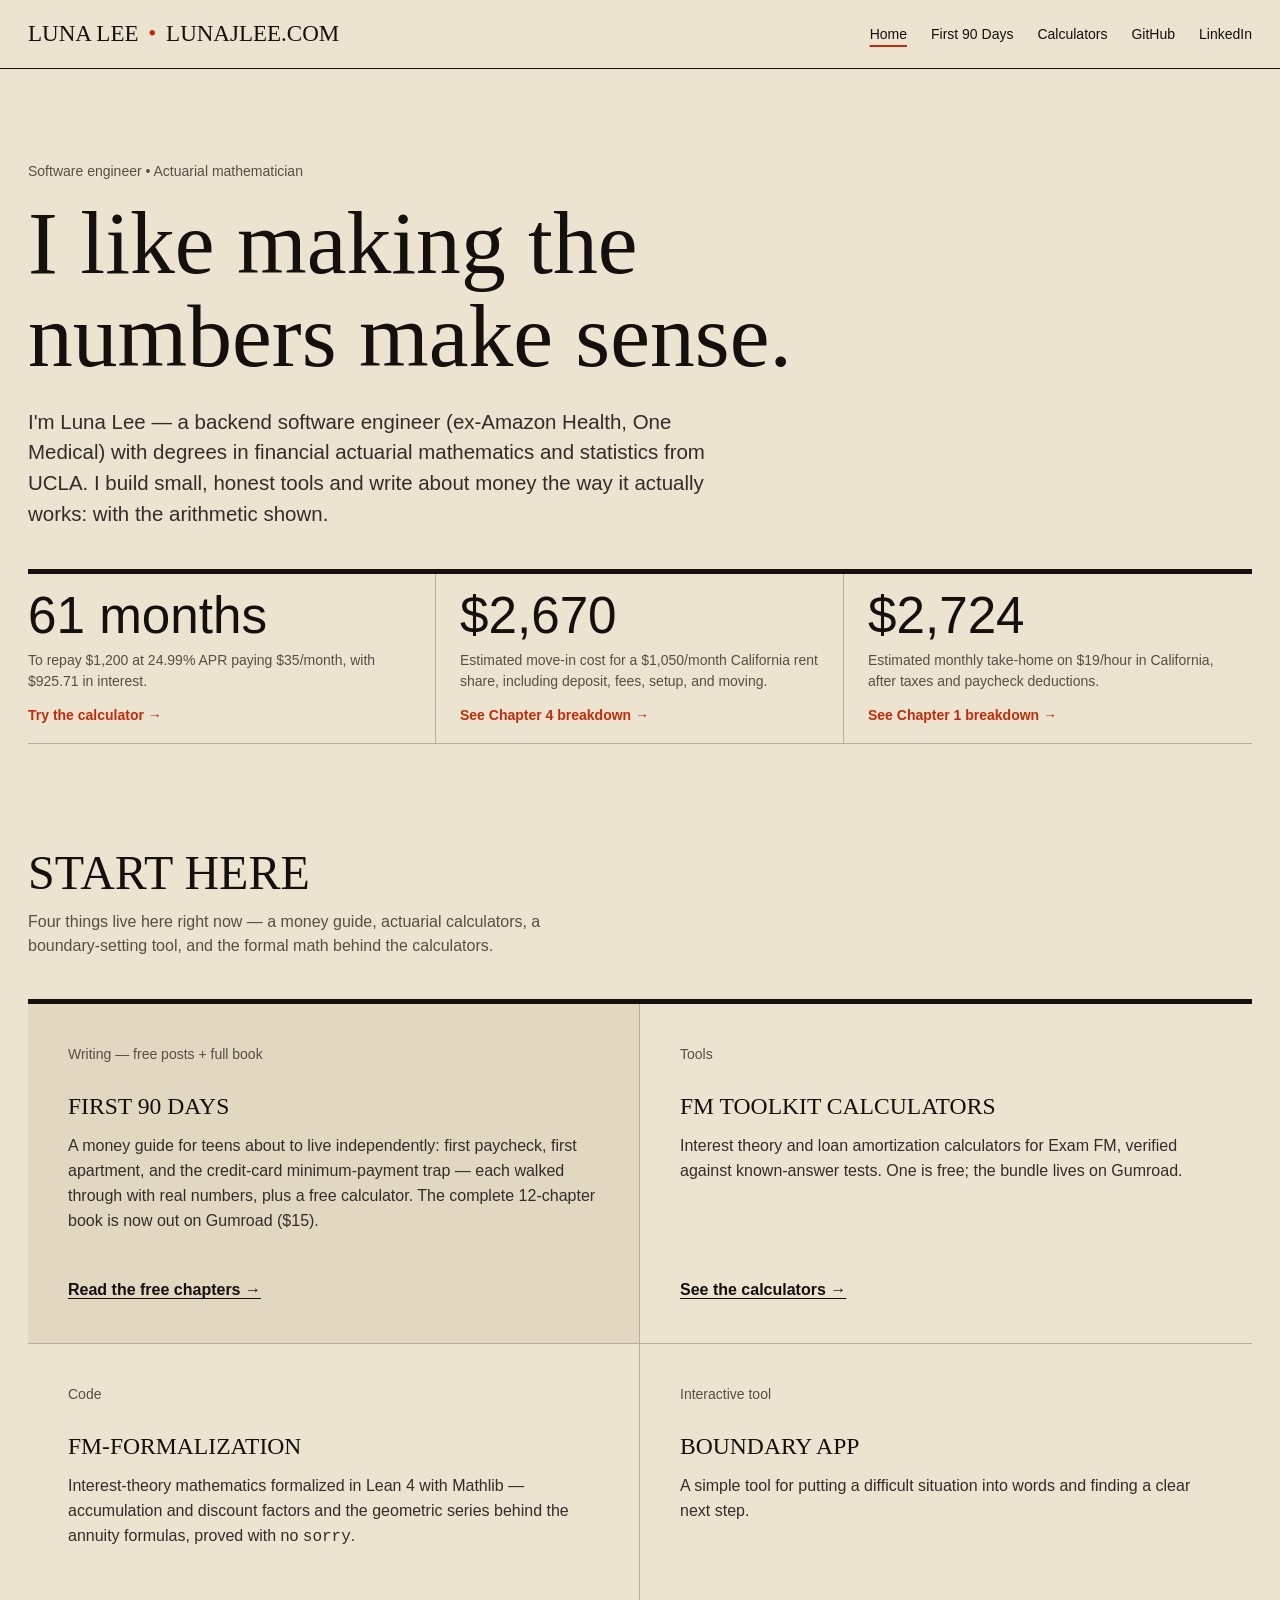
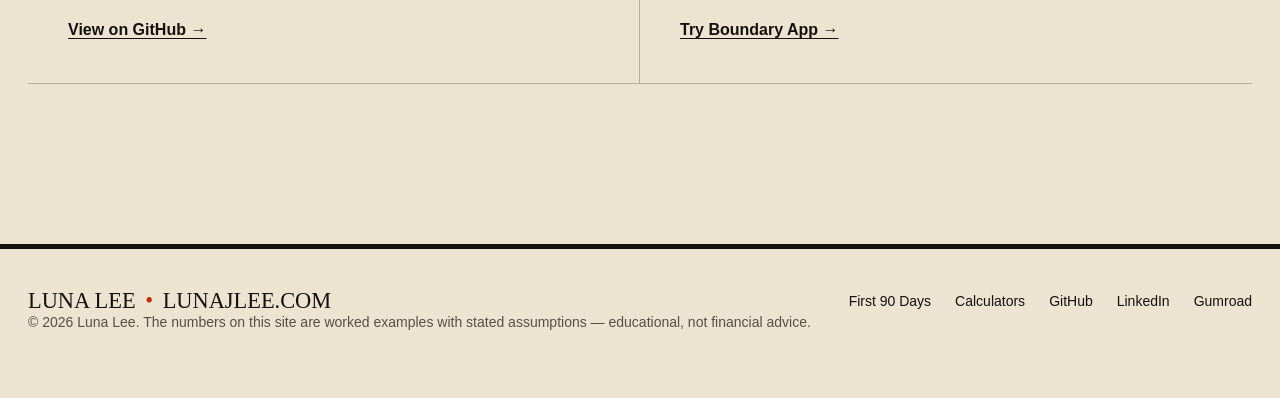
==== index.html @ 31fded4f "feat: link homepage figures to their examples" ====
<!DOCTYPE html>
<html lang="en">
<head>
<meta charset="utf-8">
<meta name="viewport" content="width=device-width, initial-scale=1, viewport-fit=cover">
<meta name="color-scheme" content="light dark">
<title>Luna Lee — Math, Code, and Money Tools</title>
<meta name="description" content="Personal site of Luna Lee: backend software engineer and actuarial mathematician. Home of the First 90 Days teen money guide and the FM Toolkit calculators.">
<link rel="icon" type="image/svg+xml" href="/favicon.svg">
<meta property="og:type" content="website">
<meta property="og:site_name" content="lunajlee.com">
<meta property="og:title" content="Luna Lee — Math, Code, and Money Tools">
<meta property="og:description" content="Backend software engineer and actuarial mathematician. First 90 Days teen money guide and the FM Toolkit calculators.">
<meta property="og:url" content="https://lunajlee.com/">
<meta name="twitter:card" content="summary">
<link rel="preconnect" href="https://fonts.googleapis.com">
<link rel="preconnect" href="https://fonts.gstatic.com" crossorigin>
<link href="https://fonts.googleapis.com/css2?family=Libre+Franklin:wght@400;600;700;800;900&family=Newsreader:ital,opsz,wght@0,6..72,400;0,6..72,500;0,6..72,600;1,6..72,400&display=swap" rel="stylesheet">
<link rel="stylesheet" href="/assets/site.css">
<style>
.hero h1.sentence-case { max-width: 18ch; font-size: clamp(3.5rem, 7vw, 6.75rem); }
.portfolio-grid { grid-template-columns: repeat(2, minmax(0, 1fr)); }
.portfolio-grid .card:nth-child(2n) { border-right: 0; }
.hero-stats a.stat { display: flex; flex-direction: column; align-items: flex-start; color: inherit; text-decoration: none; }
.hero-stats a.stat b { transition: color var(--dur-micro) ease; }
.hero-stats a.stat:hover b { color: var(--color-accent); }
.hero-stats a.stat .stat-action { margin-top: var(--space-sm); color: var(--color-accent); font-size: var(--text-sm); font-weight: 600; }
.hero-stats a.stat:hover .stat-action { text-decoration: underline; text-underline-offset: .2em; }
@media (max-width: 900px) { .portfolio-grid .card:last-child { grid-column: auto; } }
@media (max-width: 640px) { .portfolio-grid { grid-template-columns: minmax(0, 1fr); } }
</style>
</head>
<body>
<header class="topbar"><div class="wrap topbar-inner">
<a class="brand" href="/">LUNA LEE <span>•</span> lunajlee.com</a>
<nav class="topnav" aria-label="Site">
<a href="/" aria-current="page">Home</a><a href="/first90days/">First 90 Days</a><a href="/calculators/">Calculators</a><a href="https://github.com/JPL13">GitHub</a><a href="https://www.linkedin.com/in/juan-luna-piao">LinkedIn</a>
</nav></div></header>

<main class="wrap">
<section class="hero">
<div class="eyebrow">Software engineer • Actuarial mathematician</div>
<h1 class="sentence-case">I like making the numbers make sense.</h1>
<p class="lede">I'm Luna Lee — a backend software engineer (ex-Amazon Health, One Medical) with degrees in financial actuarial mathematics and statistics from UCLA. I build small, honest tools and write about money the way it actually works: with the arithmetic shown.</p>
<div class="hero-stats">
<a class="stat" href="/first90days/#calculator"><b>61 months</b><span>To repay $1,200 at 24.99% APR paying $35/month, with $925.71 in interest.</span><span class="stat-action">Try the calculator →</span></a>
<a class="stat" href="/first90days/#apartment"><b>$2,670</b><span>Estimated move-in cost for a $1,050/month California rent share, including deposit, fees, setup, and moving.</span><span class="stat-action">See Chapter 4 breakdown →</span></a>
<a class="stat" href="/first90days/#paycheck"><b>$2,724</b><span>Estimated monthly take-home on $19/hour in California, after taxes and paycheck deductions.</span><span class="stat-action">See Chapter 1 breakdown →</span></a>
</div>
</section>

<section class="section">
<div class="section-head"><h2>Start here</h2><p>Four things live here right now — a money guide, actuarial calculators, a boundary-setting tool, and the formal math behind the calculators.</p></div>
<div class="card-grid portfolio-grid">
<a class="card" href="/first90days/">
<span class="kicker">Writing — free posts + full book</span>
<h3>First 90 Days</h3>
<p>A money guide for teens about to live independently: first paycheck, first apartment, and the credit-card minimum-payment trap — each walked through with real numbers, plus a free calculator. The complete 12-chapter book is now out on Gumroad ($15).</p>
<span class="go">Read the free chapters →</span>
</a>
<a class="card" href="/calculators/">
<span class="kicker">Tools</span>
<h3>FM Toolkit Calculators</h3>
<p>Interest theory and loan amortization calculators for Exam FM, verified against known-answer tests. One is free; the bundle lives on Gumroad.</p>
<span class="go">See the calculators →</span>
</a>
<a class="card" href="https://github.com/JPL13/fm-formalization">
<span class="kicker">Code</span>
<h3>fm-formalization</h3>
<p>Interest-theory mathematics formalized in Lean 4 with Mathlib — accumulation and discount factors and the geometric series behind the annuity formulas, proved with no <code>sorry</code>.</p>
<span class="go">View on GitHub →</span>
</a>
<a class="card" href="https://boundary-app-khaki.vercel.app/tools/boundary-calculator">
<span class="kicker">Interactive tool</span>
<h3>Boundary App</h3>
<p>A simple tool for putting a difficult situation into words and finding a clear next step.</p>
<span class="go">Try Boundary App →</span>
</a>
</div>
</section>
</main>

<footer class="site-footer"><div class="wrap">
<div class="footer-inner">
<span class="footer-brand">LUNA LEE <span>•</span> lunajlee.com</span>
<nav class="footer-links" aria-label="Footer">
<a href="/first90days/">First 90 Days</a><a href="/calculators/">Calculators</a><a href="https://github.com/JPL13">GitHub</a><a href="https://www.linkedin.com/in/juan-luna-piao">LinkedIn</a><a href="https://quantkit.gumroad.com/l/dvggny">Gumroad</a>
</nav>
</div>
<p class="footer-note">© 2026 Luna Lee. The numbers on this site are worked examples with stated assumptions — educational, not financial advice.</p>
</div></footer>
</body>
</html>
---- assets/site.css ----
/* Hallmark · shape: Narrative Workflow (guide), Index (home and calculator directory), app screen (calculator) · genre: editorial · theme: Broadside (deal 2/3, seed 4419c0ec) · redesign: full · copy: verbatim
 * hero: Ledge (/), Banner (/calculators/), Ledge (/first90days/), app (/first90days/calculator/) · nav: masthead · footer: colophon · imagery: existing photos, duotone ink on paper · signature: the real $1,200 / $35 worked example · broadside: bill
 * axes: light/display-condensed/warm · posture: committed · contrast: pass · fold: pass · v2.0.0 */
/* Hallmark · pre-emit critique: P5 H4 E4 S5 R4 V4 · weakest: E, existing long guide needs tighter reading measure and clearer chapter pacing; use a persistent chapter index and varied section surfaces */
/* Hallmark · dropped "⚠️" · 30a names an emoji used as an icon; warning text remains verbatim */
/* Hallmark · waived 8 · kept copy and section order · the user asked to preserve all four pages and their wording */
/* Hallmark · answered F15 · one shared container, squared surfaces, and one primary action style across routes */
@import url("./tokens.css");
@import url("./base.css");

:root { --wrap: 1240px; --measure: 66ch; }
html { scroll-behavior: auto; }
body { font-family: var(--font-body); }
a { text-decoration-thickness: 1px; text-underline-offset: .18em; }
img { max-width: 100%; display: block; }
.wrap { width: min(100% - 56px, var(--wrap)); margin-inline: auto; }
.reading { max-width: var(--measure); margin-inline: auto; }
h1, h2, h3, h4 { overflow-wrap: break-word; min-width: 0; }
h1, .intro h1, .hero h1 { font-family: var(--font-display); font-weight: 400; text-transform: uppercase; letter-spacing: .015em; line-height: 1.02; }
h2, h3, h4, .brand, .footer-brand, .work-main h3, .example-content h2, .work-heading h2 { font-family: var(--font-display-2); font-weight: 400; text-transform: uppercase; letter-spacing: 0; line-height: 1.04; }
.topbar { position: sticky; top: 0; z-index: var(--z-sticky-nav); background: var(--color-paper); border-bottom: var(--rule-hair) solid var(--color-ink); }
.topbar-inner { min-height: 68px; display: flex; align-items: center; justify-content: space-between; gap: var(--space-lg); }
.brand { color: var(--color-ink); font-size: 23px; text-decoration: none; white-space: nowrap; }
.brand span, .footer-brand span { color: var(--color-accent); padding-inline: 4px; }
.brand small { color: var(--color-muted); font: 500 var(--text-sm)/1.3 var(--font-body); text-transform: none; }
.topnav { display: flex; flex-wrap: wrap; align-items: center; justify-content: flex-end; gap: var(--space-lg); }
.topnav a, .footer-links a { color: var(--color-ink); font: 500 var(--text-sm)/1.3 var(--font-body); text-decoration: none; }
.topnav a:hover, .footer-links a:hover { color: var(--color-accent); text-decoration: underline; }
.topnav a[aria-current="page"] { text-decoration: underline; text-decoration-color: var(--color-accent); text-decoration-thickness: 2px; text-underline-offset: 6px; }
.topnav a:focus-visible, .footer-links a:focus-visible, a:focus-visible, button:focus-visible, input:focus-visible { outline: 2px solid var(--color-focus); outline-offset: 3px; }
.eyebrow, .example-label .eyebrow, .chip { display: inline-block; color: var(--color-muted); font: 500 var(--text-sm)/1.3 var(--font-body); letter-spacing: 0; text-transform: none; }
.home { max-width: 1040px; }
.intro { min-height: min(700px, calc(100svh - 68px)); display: flex; align-items: center; padding-block: clamp(72px, 12vh, 150px) clamp(48px, 9vh, 100px); border-bottom: var(--rule-bar) solid var(--color-ink); }
.intro-copy { max-width: 840px; }
.intro .eyebrow { margin: 0 0 var(--space-lg); }
.intro h1 { max-width: 12ch; margin: 0 0 var(--space-lg); font-size: clamp(4rem, 9vw, 8.5rem); line-height: .96; }
h1.sentence-case, .hero h1.sentence-case { font-family: var(--font-display-2); text-transform: none; letter-spacing: 0; line-height: 1.04; }
.intro h1 em { color: inherit; font-style: normal; }
.lede, .intro .lede { max-width: 56ch; margin: 0; color: var(--color-ink-2); font-size: var(--text-lead); line-height: 1.5; }
.intro-links { display: flex; flex-wrap: wrap; gap: var(--space-lg); margin: var(--space-xl) 0 0; font-size: var(--text-sm); }
.hero-note { margin: var(--space-md) 0; color: var(--color-muted); font-size: var(--text-sm); }
.intro-links span { display: none; }
.intro-links .copy-separator { display: inline; }
.copy-separator::before { content: "·"; padding-inline: var(--space-xs); color: var(--color-accent); }
.intro-links a { color: var(--color-ink); }
.worked-example { padding: clamp(40px, 7vw, 80px) 0; border-bottom: var(--rule-hair) solid var(--color-ink); }
.example-label { display: flex; align-items: end; justify-content: space-between; gap: var(--space-lg); margin-bottom: var(--space-xl); padding-top: var(--space-sm); border-top: var(--rule-bar) solid var(--color-ink); }
.example-index { color: var(--color-muted); font: 500 var(--text-sm)/1.3 var(--font-body); }
.example-content { display: grid; grid-template-columns: minmax(0, 1.2fr) minmax(280px, .8fr); gap: clamp(32px, 7vw, 96px); align-items: center; }
.example-content h2, .work-heading h2 { max-width: 14ch; margin: 0 0 var(--space-md); font-size: clamp(2rem, 4vw, 3.4rem); }
.example-content > div:first-child > p { max-width: 52ch; margin: 0 0 var(--space-lg); color: var(--color-ink-2); font-size: var(--text-md); }
.text-link { display: inline-block; font-size: var(--text-md); font-weight: 600; color: var(--color-ink); }
.text-link:hover { color: var(--color-accent); }
.example-figure { padding: var(--space-lg); background: var(--color-paper-2); border: var(--rule-frame) solid var(--color-ink); box-shadow: inset 0 0 0 3px var(--color-paper-2), inset 0 0 0 4px var(--color-ink); }
.figure-row { display: flex; justify-content: space-between; gap: var(--space-md); padding: var(--space-xs) 0; color: var(--color-ink-2); font-size: var(--text-sm); }
.figure-row strong { color: var(--color-ink); font-size: var(--text-md); font-weight: 600; font-variant-numeric: tabular-nums; }
.figure-rule { margin: var(--space-sm) 0; border-top: var(--rule-bar) solid var(--color-ink); }
.figure-result { display: flex; flex-wrap: wrap; align-items: baseline; justify-content: space-between; gap: var(--space-sm); }
.figure-result > strong { color: var(--color-accent); font: 400 clamp(3rem, 5vw, 4.25rem)/.95 var(--font-display); font-variant-numeric: tabular-nums; }
.figure-result small { font: 500 var(--text-sm)/1.3 var(--font-body); }
.figure-result > span { color: var(--color-ink); font-size: var(--text-sm); font-weight: 600; }
.example-figure > p { margin: var(--space-md) 0 0; color: var(--color-muted); font-size: var(--text-sm); }
.work-section { padding: clamp(48px, 8vw, 96px) 0 0; }
.work-heading { display: flex; align-items: end; justify-content: space-between; gap: var(--space-xl); margin-bottom: var(--space-xl); }
.work-heading h2 { margin: var(--space-xs) 0 0; }
.work-heading > p { max-width: 28ch; margin: 0; color: var(--color-muted); font-size: var(--text-md); }
.work-list { border-top: var(--rule-bar) solid var(--color-ink); }
.work-item { display: grid; grid-template-columns: minmax(0, 1fr) 28px; gap: var(--space-lg); align-items: start; padding: var(--space-xl) 0; border-bottom: var(--rule-hair) solid var(--color-rule); }
.work-meta { display: flex; gap: var(--space-md); padding-top: var(--space-xs); color: var(--color-muted); font-size: var(--text-sm); }
.work-meta span:first-child { color: var(--color-accent); font-variant-numeric: tabular-nums; }
.work-main h3 { margin: 0 0 var(--space-sm); font-size: clamp(1.7rem, 3vw, 2.6rem); }
.work-main h3 a { color: var(--color-ink); text-decoration: none; }
.work-main h3 a:hover { color: var(--color-accent); }
.work-main p { max-width: 70ch; color: var(--color-ink-2); font-size: var(--text-md); }
.work-main code { color: var(--color-accent); font-family: var(--font-body); font-weight: 600; }
.work-arrow { color: var(--color-accent); font-size: 1.5rem; line-height: 1.2; text-decoration: none; }
.work-arrow:hover { color: var(--color-ink); }
.site-footer { margin-top: clamp(48px, 8vw, 96px); padding: var(--space-xl) 0 var(--space-2xl); border-top: var(--rule-bar) solid var(--color-ink); }
.footer-inner { display: flex; flex-wrap: wrap; justify-content: space-between; align-items: center; gap: var(--space-lg); }
.footer-brand { font-size: 1.4rem; }
.footer-inner > p, .footer-note { color: var(--color-muted); font-size: var(--text-sm); }
.footer-sep { padding-inline: var(--space-xs); }
.footer-links { display: flex; flex-wrap: wrap; gap: var(--space-lg); }

/* Calculator directory: a practical index, set as rows rather than promo tiles. */
.hero { padding: clamp(64px, 10vh, 116px) 0 var(--space-2xl); }
.hero h1 { max-width: 12ch; margin: 0 0 var(--space-lg); font-size: clamp(4rem, 9vw, 8rem); }
.hero.prose h1 { max-width: none; }
.hero .lede { max-width: 62ch; }
.section { padding: 0 0 var(--space-2xl); }
.section-head h2, .toc > h2 { margin: 0 0 var(--space-sm); font-size: var(--text-section); }
.section-head p, .toc > p { margin: 0 0 var(--space-xl); color: var(--color-muted); }
.card-grid { display: grid; grid-template-columns: repeat(3, minmax(0, 1fr)); border-top: var(--rule-bar) solid var(--color-ink); }
.card { display: flex; flex-direction: column; align-items: flex-start; gap: var(--space-md); min-height: 340px; padding: var(--space-xl); background: transparent; border: 0; border-right: var(--rule-hair) solid var(--color-rule); border-bottom: var(--rule-hair) solid var(--color-rule); text-decoration: none; color: var(--color-ink); }
.card:first-child { background: var(--color-paper-2); }
.card:last-child { border-right: 0; }
a.card:hover { background: var(--color-paper-3); }
.badge { display: inline-block; padding: 0; border: 0; background: none; color: var(--color-muted); font: 500 var(--text-sm)/1.3 var(--font-body); letter-spacing: 0; text-transform: none; }
.badge.price { color: var(--color-accent); }
.card h2 { max-width: 15ch; margin: 0; font-size: clamp(1.7rem, 2.5vw, 2.4rem); }
.card p { flex: 1; color: var(--color-ink-2); font-size: var(--text-md); }
.card .go { color: var(--color-ink); font-size: var(--text-md); font-weight: 600; text-decoration: underline; text-underline-offset: .2em; }
.prose h1 { font-size: inherit; }

/* Teen Money Guide: print folio, chapter index, live calculator, long reading. */
.lj-bar { background: var(--color-ink); color: var(--color-paper); font-size: var(--text-sm); line-height: 1.4; }
.lj-bar-inner { width: min(100% - 56px, var(--wrap)); margin-inline: auto; padding: var(--space-xs) 0; display: flex; align-items: center; justify-content: space-between; gap: var(--space-lg); }
.lj-bar a { color: var(--color-paper); text-decoration: none; font-weight: 600; }
.lj-bar a:hover { text-decoration: underline; }
.lj-bar .lj-brand { font-weight: 600; }
.lj-bar .lj-brand i { color: var(--color-accent); font-style: normal; }
.lj-bar nav { display: flex; flex-wrap: wrap; gap: var(--space-lg); }
.lj-foot { width: min(100% - 56px, var(--wrap)); margin: 0 auto; padding: var(--space-xl) 0 var(--space-2xl); border-top: var(--rule-hair) solid var(--color-rule); color: var(--color-muted); font-size: var(--text-sm); }
.lj-foot a { color: var(--color-ink); font-weight: 600; }
.hero .eyebrow { margin-bottom: var(--space-md); }
.hero h1 { max-width: 11ch; margin: 0 0 var(--space-lg); font-size: clamp(4rem, 8vw, 7.5rem); }
.hero h1 em { font-style: normal; }
.hero-stats { display: grid; grid-template-columns: repeat(3, minmax(0, 1fr)); gap: 0; margin: var(--space-xl) 0; border-top: var(--rule-bar) solid var(--color-ink); border-bottom: var(--rule-hair) solid var(--color-rule); }
.hero-stats .stat { min-width: 0; padding: var(--space-md) var(--space-lg); background: transparent; border: 0; border-right: var(--rule-hair) solid var(--color-rule); }
.hero-stats .stat:first-child { padding-left: 0; }
.hero-stats .stat:last-child { border-right: 0; }
.hero-stats .stat b { display: block; margin-bottom: var(--space-xs); font: 400 clamp(2.3rem, 4vw, 3.5rem)/1 var(--font-display); font-variant-numeric: tabular-nums; }
.hero-stats .stat span { color: var(--color-muted); font-size: var(--text-sm); }
.hero-img, .article-img { overflow: hidden; background: var(--color-paper-2); border: var(--rule-frame) solid var(--color-ink); box-shadow: inset 0 0 0 3px var(--color-paper), inset 0 0 0 4px var(--color-ink); padding: 5px; }
.hero-img img, .article-img img { width: 100%; height: auto; aspect-ratio: 16 / 8; object-fit: cover; filter: grayscale(1) contrast(1.08); mix-blend-mode: multiply; }
.caption { max-width: 64ch; margin: var(--space-sm) 0 0; color: var(--color-muted); font-size: var(--text-sm); }
.toc { padding: clamp(48px, 8vw, 96px) 0 var(--space-2xl); }
.toc-grid { display: grid; grid-template-columns: repeat(3, minmax(0, 1fr)); margin-top: var(--space-xl); border-top: var(--rule-bar) solid var(--color-ink); }
.toc-card { display: flex; flex-direction: column; color: var(--color-ink); text-decoration: none; border-right: var(--rule-hair) solid var(--color-rule); border-bottom: var(--rule-hair) solid var(--color-rule); }
.toc-card:last-child { border-right: 0; }
.toc-card img { width: 100%; aspect-ratio: 4 / 3; object-fit: cover; filter: grayscale(1) contrast(1.08); mix-blend-mode: multiply; border-bottom: var(--rule-hair) solid var(--color-rule); }
.toc-card:hover .toc-body h3 { color: var(--color-accent); }
.toc-body { display: flex; flex: 1; flex-direction: column; align-items: flex-start; gap: var(--space-sm); padding: var(--space-lg); }
.chip { padding: 0; background: none; color: var(--color-muted); border: 0; }
.chip.coral, .chip.amber { color: var(--color-muted); background: none; }
.toc-body h3 { margin: 0; font-size: clamp(1.35rem, 2.2vw, 2rem); }
.toc-body p { color: var(--color-ink-2); font-size: var(--text-md); }
.toc-num { margin-top: auto; padding-top: var(--space-lg); color: var(--color-accent); font: 400 2.2rem/1 var(--font-display); font-variant-numeric: tabular-nums; }
.toc-num small { color: var(--color-muted); font: 500 var(--text-sm)/1.4 var(--font-body); }
.calc-section { margin: var(--space-2xl) 0; }
.calc-shell { padding: clamp(24px, 4vw, 48px); color: var(--color-ink); background: var(--color-paper-2); border: 0; border-top: var(--rule-bar) solid var(--color-accent); }
.calc-shell h2 { margin: 0 0 var(--space-sm); font-size: clamp(2rem, 4vw, 3.5rem); }
.calc-shell .sub { max-width: 66ch; margin: 0 0 var(--space-xl); color: var(--color-ink-2); }
.calc-note { margin: var(--space-sm) 0; color: var(--color-muted); font-size: var(--text-sm); }
.calc-grid { display: grid; grid-template-columns: minmax(0, .9fr) minmax(0, 1.1fr); gap: var(--space-xl); }
.field { margin-bottom: var(--space-lg); }
.field label { display: flex; justify-content: space-between; gap: var(--space-md); margin-bottom: var(--space-xs); font-weight: 600; }
.field label output { padding: 2px var(--space-xs); background: var(--color-paper); font-variant-numeric: tabular-nums; }
input[type="range"] { width: 100%; min-height: 36px; accent-color: var(--color-accent); }
.presets { display: flex; flex-wrap: wrap; gap: var(--space-xs); margin: var(--space-sm) 0 var(--space-xs); }
.presets button, .btn-reset { min-height: 44px; padding: 0 var(--space-md); color: var(--color-ink); background: var(--color-paper); border: 1px solid var(--color-ink); border-radius: 0; font: 600 var(--text-sm)/1.3 var(--font-body); cursor: pointer; }
.presets button:hover, .btn-reset:hover { background: var(--color-paper-3); }
.presets button.active { color: var(--color-accent-ink); background: var(--color-accent); border-color: var(--color-accent); }
.results { padding: var(--space-lg); background: var(--color-paper); border: var(--rule-frame) solid var(--color-ink); }
.results-grid { display: grid; grid-template-columns: repeat(2, minmax(0, 1fr)); gap: var(--space-lg); }
.result { min-width: 0; }
.result b { display: block; font: 400 clamp(1.75rem, 3vw, 2.5rem)/1 var(--font-display); font-variant-numeric: tabular-nums; }
.result span { color: var(--color-muted); font-size: var(--text-sm); }
.result small { display: block; color: var(--color-muted); font-size: var(--text-sm); }
.warn { display: none; margin-top: var(--space-md); padding: var(--space-md); color: var(--color-ink); background: color-mix(in oklab, var(--color-accent) 12%, var(--color-paper)); border: 1px solid var(--color-accent); }
.warn.show { display: block; }
.chart-wrap { margin-top: var(--space-lg); padding-top: var(--space-md); border-top: var(--rule-hair) solid var(--color-rule); }
.chart-wrap p { margin: 0 0 var(--space-xs); color: var(--color-muted); font-size: var(--text-sm); }
svg text { fill: var(--color-muted); font-size: 11px; }
article { margin-top: var(--space-2xl); padding: var(--space-2xl) 0 0; border-top: var(--rule-bar) solid var(--color-ink); }
article:first-of-type { border-top: 0; }
.article-head { max-width: 800px; margin: 0 auto var(--space-lg); }
.article-head h2 { max-width: 16ch; margin: var(--space-sm) 0; font-size: clamp(2.5rem, 5vw, 4.5rem); }
.dek { max-width: 66ch; margin: 0 0 var(--space-sm); color: var(--color-ink-2); font-size: var(--text-lead); }
.meta { margin-bottom: var(--space-lg); color: var(--color-muted); font-size: var(--text-sm); }
.article-img { max-width: 960px; margin: 0 auto var(--space-xl); }
.prose { max-width: var(--measure); margin: 0 auto; font-size: clamp(1.05rem, 1.25vw, 1.2rem); line-height: 1.72; }
.prose p { margin: 0 0 var(--space-md); }
.prose h3 { margin: var(--space-2xl) 0 var(--space-md); font-size: clamp(1.5rem, 2.4vw, 2.3rem); }
.prose h4, .path h4, .callout h4, .action h4 { margin: 0 0 var(--space-xs); font-size: 1.2rem; }
.question { margin: var(--space-xl) 0; padding: var(--space-lg); background: var(--color-paper-2); border-left: var(--rule-bar) solid var(--color-accent); font-size: var(--text-lead); }
.callout { margin: var(--space-xl) 0; padding: var(--space-lg); background: var(--color-paper-2); border-top: var(--rule-hair) solid var(--color-rule); }
.callout.coral, .callout.amber { background: var(--color-paper-2); }
.callout p, .callout li { font-size: var(--text-md); }
.action { margin: var(--space-xl) 0; padding: var(--space-lg); color: var(--color-paper); background: var(--color-ink); border-top: var(--rule-bar) solid var(--color-accent); }
.action h4 { color: var(--color-paper); }
.action p { font-size: var(--text-md); }
.table-wrap { overflow-x: auto; margin: var(--space-xl) 0; background: var(--color-paper-2); border-top: var(--rule-bar) solid var(--color-ink); }
table { width: 100%; border-collapse: collapse; font: 400 var(--text-md)/1.5 var(--font-body); }
th, td { padding: var(--space-sm) var(--space-md); text-align: left; vertical-align: top; border-bottom: var(--rule-hair) solid var(--color-rule); }
th { color: var(--color-muted); background: var(--color-paper); font-size: var(--text-sm); font-weight: 600; }
td.num, th.num { text-align: right; white-space: nowrap; font-variant-numeric: tabular-nums; }
tr.total td { font-weight: 600; background: var(--color-paper-3); }
ul.tight li, ol.tight li { margin-bottom: var(--space-xs); }
.paths { display: grid; gap: var(--space-md); margin: var(--space-xl) 0; }
.path { padding: var(--space-lg); background: var(--color-paper-2); border-top: var(--rule-hair) solid var(--color-rule); }
.path h4 { font-size: var(--text-lg); }
.path p { font-size: var(--text-md); }
.path .big { color: var(--color-accent); font: 400 1.25em/1 var(--font-display-2); font-variant-numeric: tabular-nums; }
.end { margin: var(--space-2xl) 0; padding: var(--space-xl) 0; border-top: var(--rule-bar) solid var(--color-accent); border-bottom: var(--rule-hair) solid var(--color-rule); background: transparent; }
.end h2 { margin: 0 0 var(--space-sm); font-size: clamp(2rem, 4vw, 3.2rem); }
.end p { max-width: 66ch; margin: 0 0 var(--space-md); color: var(--color-ink-2); }
.end a::after { content: " →"; }
main.wrap > footer { padding: var(--space-xl) 0 var(--space-2xl); color: var(--color-muted); font-size: var(--text-sm); text-align: left; }

/* Standalone payoff calculator: compact task surface, same paper and ink. */
.wrap:has(> .grid) { max-width: 1120px; padding-top: var(--space-xl); }
.kicker { display: inline-block; margin-bottom: var(--space-sm); color: var(--color-muted); font-size: var(--text-sm); }
.wrap > h1 { max-width: 15ch; margin: 0 0 var(--space-md); font: 400 clamp(3.2rem, 7vw, 6rem)/1.02 var(--font-display); text-transform: uppercase; }
.hl { color: var(--color-accent); }
.wrap > .lede { max-width: 66ch; margin-bottom: var(--space-xl); color: var(--color-ink-2); font-size: var(--text-lead); }
.story-strip { display: grid; grid-template-columns: repeat(4, minmax(0, 1fr)); align-items: stretch; margin: var(--space-xl) 0; border-top: var(--rule-bar) solid var(--color-ink); border-bottom: var(--rule-hair) solid var(--color-rule); }
.story-chip { display: flex; flex-direction: column; justify-content: center; gap: var(--space-2xs); min-width: 0; padding: var(--space-md); border-right: var(--rule-hair) solid var(--color-rule); }
.story-chip:first-child { padding-left: 0; }
.story-chip:nth-child(4) { border-right: 0; }
.story-chip .n { color: var(--color-ink); font: 400 clamp(2.1rem, 4vw, 3.6rem)/.95 var(--font-display); font-variant-numeric: tabular-nums; }
.story-chip.danger .n { color: var(--color-accent); }
.story-chip .l { color: var(--color-muted); font-size: var(--text-sm); }
.btn-reset { grid-column: 1 / -1; justify-self: start; margin: var(--space-md) 0; white-space: nowrap; }
.grid { display: grid; grid-template-columns: minmax(260px, .8fr) minmax(0, 1.2fr); align-items: start; gap: var(--space-xl); }
.grid > .card { min-height: 0; padding: var(--space-lg); background: var(--color-paper-2); border: 0; border-top: var(--rule-bar) solid var(--color-ink); }
.results { display: grid; gap: var(--space-lg); padding: 0; background: transparent; border: 0; }
.results .card { min-height: 0; padding: var(--space-lg); background: var(--color-paper); border: 0; border-top: var(--rule-bar) solid var(--color-ink); }
.card h2 { margin: 0 0 var(--space-xs); font-size: clamp(1.6rem, 2.5vw, 2.25rem); }
.card .sub { margin: 0 0 var(--space-lg); color: var(--color-muted); font-size: var(--text-sm); }
.field { margin-bottom: var(--space-lg); }
.field-head { display: flex; align-items: center; justify-content: space-between; gap: var(--space-sm); margin-bottom: var(--space-xs); }
.field-head label { font-size: var(--text-md); font-weight: 600; }
.money-input { display: flex; align-items: center; min-height: 44px; padding-inline: var(--space-xs); background: var(--color-paper); border: 1px solid var(--color-muted); }
.money-input span { color: var(--color-muted); }
.money-input input { width: 7ch; min-height: 40px; border: 0; background: transparent; color: var(--color-ink); text-align: right; font-variant-numeric: tabular-nums; }
.money-input input:focus-visible { outline-offset: -2px; }
input[type="range"] { width: 100%; accent-color: var(--color-accent); }
.scale { display: flex; justify-content: space-between; color: var(--color-muted); font-size: var(--text-sm); }
.hint { margin: var(--space-xs) 0 0; color: var(--color-muted); font-size: var(--text-sm); }
.first-month, .warn { padding: var(--space-md); background: var(--color-paper-2); border-left: var(--rule-bar) solid var(--color-accent); }
.stat-grid { display: grid; grid-template-columns: repeat(3, minmax(0, 1fr)); gap: var(--space-md); }
.stat { min-width: 0; padding: var(--space-md); background: var(--color-paper-2); }
.stat .l { color: var(--color-muted); font-size: var(--text-sm); }
.stat .v { margin: var(--space-xs) 0; font: 400 clamp(1.8rem, 3vw, 2.5rem)/1 var(--font-display); font-variant-numeric: tabular-nums; }
.stat .d { color: var(--color-ink-2); font-size: var(--text-sm); }
.total-line { display: flex; flex-wrap: wrap; align-items: baseline; justify-content: space-between; gap: var(--space-md); padding: var(--space-md) 0; border-top: var(--rule-hair) solid var(--color-rule); }
.total-line .big { color: var(--color-accent); font: 400 clamp(2.3rem, 4vw, 3.5rem)/1 var(--font-display); font-variant-numeric: tabular-nums; }
.cost-bar, .split-bar { display: flex; height: 12px; overflow: hidden; background: var(--color-paper-3); }
.cost-bar .principal, .split-bar .to-balance { background: var(--color-ink-2); }
.cost-bar .interest, .split-bar .to-interest { background: var(--color-accent); }
.cost-legend, .split-legend { display: flex; flex-wrap: wrap; justify-content: space-between; gap: var(--space-sm); margin-top: var(--space-sm); color: var(--color-muted); font-size: var(--text-sm); }
.dot-good, .dot-trap { display: inline-block; width: 9px; height: 9px; margin-right: 5px; background: var(--color-ink-2); }
.dot-trap { background: var(--color-accent); }
.chart { width: 100%; height: auto; }
.chart-note { margin: var(--space-sm) 0 0; color: var(--color-muted); font-size: var(--text-sm); }
.card table { width: 100%; border-collapse: collapse; }
.card th, .card td { padding: var(--space-sm); border-bottom: var(--rule-hair) solid var(--color-rule); }
.card thead th { color: var(--color-muted); font-size: var(--text-sm); font-weight: 600; }
.card td .pay { font-weight: 600; font-variant-numeric: tabular-nums; }
.tag { display: inline-block; margin-left: var(--space-xs); color: var(--color-accent); font-size: var(--text-sm); }
.save { color: var(--color-accent); font-weight: 600; }
.current-row td { background: var(--color-paper-2); }
.sched { font-variant-numeric: tabular-nums; }
.sched td:first-child, .sched th:first-child { text-align: left; }
.how { margin: var(--space-2xl) 0; padding: var(--space-lg); background: var(--color-paper-2); border-top: var(--rule-bar) solid var(--color-ink); }
.how h2 { margin: 0 0 var(--space-md); font-size: var(--text-section); }
.how p { margin-bottom: var(--space-md); }
.how code { padding: 0 var(--space-2xs); background: var(--color-paper); font-family: var(--font-body); }
.how a { color: var(--color-ink); }
.wrap > footer { padding: var(--space-xl) 0; border-top: var(--rule-hair) solid var(--color-rule); color: var(--color-muted); font-size: var(--text-sm); }

@media (max-width: 900px) {
  .card-grid, .toc-grid { grid-template-columns: repeat(2, minmax(0, 1fr)); }
  .card:nth-child(2), .toc-card:nth-child(2) { border-right: 0; }
  .card:last-child, .toc-card:last-child { grid-column: 1 / -1; border-right: 0; }
  .grid { grid-template-columns: minmax(0, 1fr); }
  .grid > .card { width: 100%; }
}
@media (max-width: 640px) {
  :root { --gutter: 20px; --gap-columns: 16px; }
  .wrap, .lj-bar-inner, .lj-foot { width: min(100% - 32px, var(--wrap)); }
  .topbar-inner { align-items: flex-start; flex-direction: column; gap: var(--space-xs); padding-block: var(--space-sm); }
  .topnav { justify-content: flex-start; gap: var(--space-md); }
  .topnav a { font-size: var(--text-sm); }
  .intro { min-height: 0; padding-block: 72px 56px; }
  .intro h1 { font-size: clamp(3.8rem, 15vw, 6.5rem); }
  .example-content { grid-template-columns: minmax(0, 1fr); gap: var(--space-xl); }
  .example-label, .work-heading { align-items: flex-start; flex-direction: column; }
  .work-item { grid-template-columns: minmax(0, 1fr) 22px; gap: var(--space-sm); padding-block: var(--space-lg); }
  .work-meta { display: block; }
  .work-meta span { display: block; }
  .work-main h3 { font-size: 1.45rem; }
  .work-main p { font-size: var(--text-sm); }
  .card-grid, .toc-grid { grid-template-columns: minmax(0, 1fr); }
  .card, .toc-card, .card:nth-child(2), .toc-card:nth-child(2) { grid-column: auto; border-right: 0; }
  .card { min-height: 0; padding: var(--space-lg) 0; }
  .hero { padding-block: 72px var(--space-xl); }
  .hero h1 { font-size: clamp(3.8rem, 17vw, 6rem); }
  .hero-stats { grid-template-columns: minmax(0, 1fr); }
  .hero-stats .stat, .hero-stats .stat:first-child { padding: var(--space-sm) 0; border-right: 0; border-bottom: var(--rule-hair) solid var(--color-rule); }
  .hero-stats .stat:last-child { border-bottom: 0; }
  .hero-img img, .article-img img { aspect-ratio: 4 / 3; }
  .toc-card { border-bottom: var(--rule-hair) solid var(--color-rule); }
  .toc-card img { aspect-ratio: 16 / 9; }
  .calc-grid, .results-grid, .stat-grid { grid-template-columns: minmax(0, 1fr); }
  .calc-shell { padding: var(--space-lg); }
  .article-head, .prose { max-width: none; }
  article { margin-top: var(--space-xl); padding-top: var(--space-xl); }
  .article-head h2 { font-size: clamp(2.4rem, 11vw, 3.5rem); }
  .lj-bar-inner { align-items: flex-start; flex-direction: column; }
  .story-strip { grid-template-columns: repeat(2, minmax(0, 1fr)); }
  .story-chip:nth-child(2) { border-right: 0; }
  .story-chip:nth-child(4) { border-right: 0; }
  .story-chip { border-bottom: var(--rule-hair) solid var(--color-rule); }
  .btn-reset { grid-column: 1 / -1; }
  .results { min-width: 0; }
  .results .card { padding-inline: 0; }
  .table-wrap { max-width: 100%; }
  th, td, .card th, .card td { padding: var(--space-xs); }
  .footer-inner { align-items: flex-start; flex-direction: column; }
}
@media (prefers-reduced-motion: reduce) { html { scroll-behavior: auto; } *, *::before, *::after { transition-duration: 0.01ms !important; animation-duration: 0.01ms !important; } }
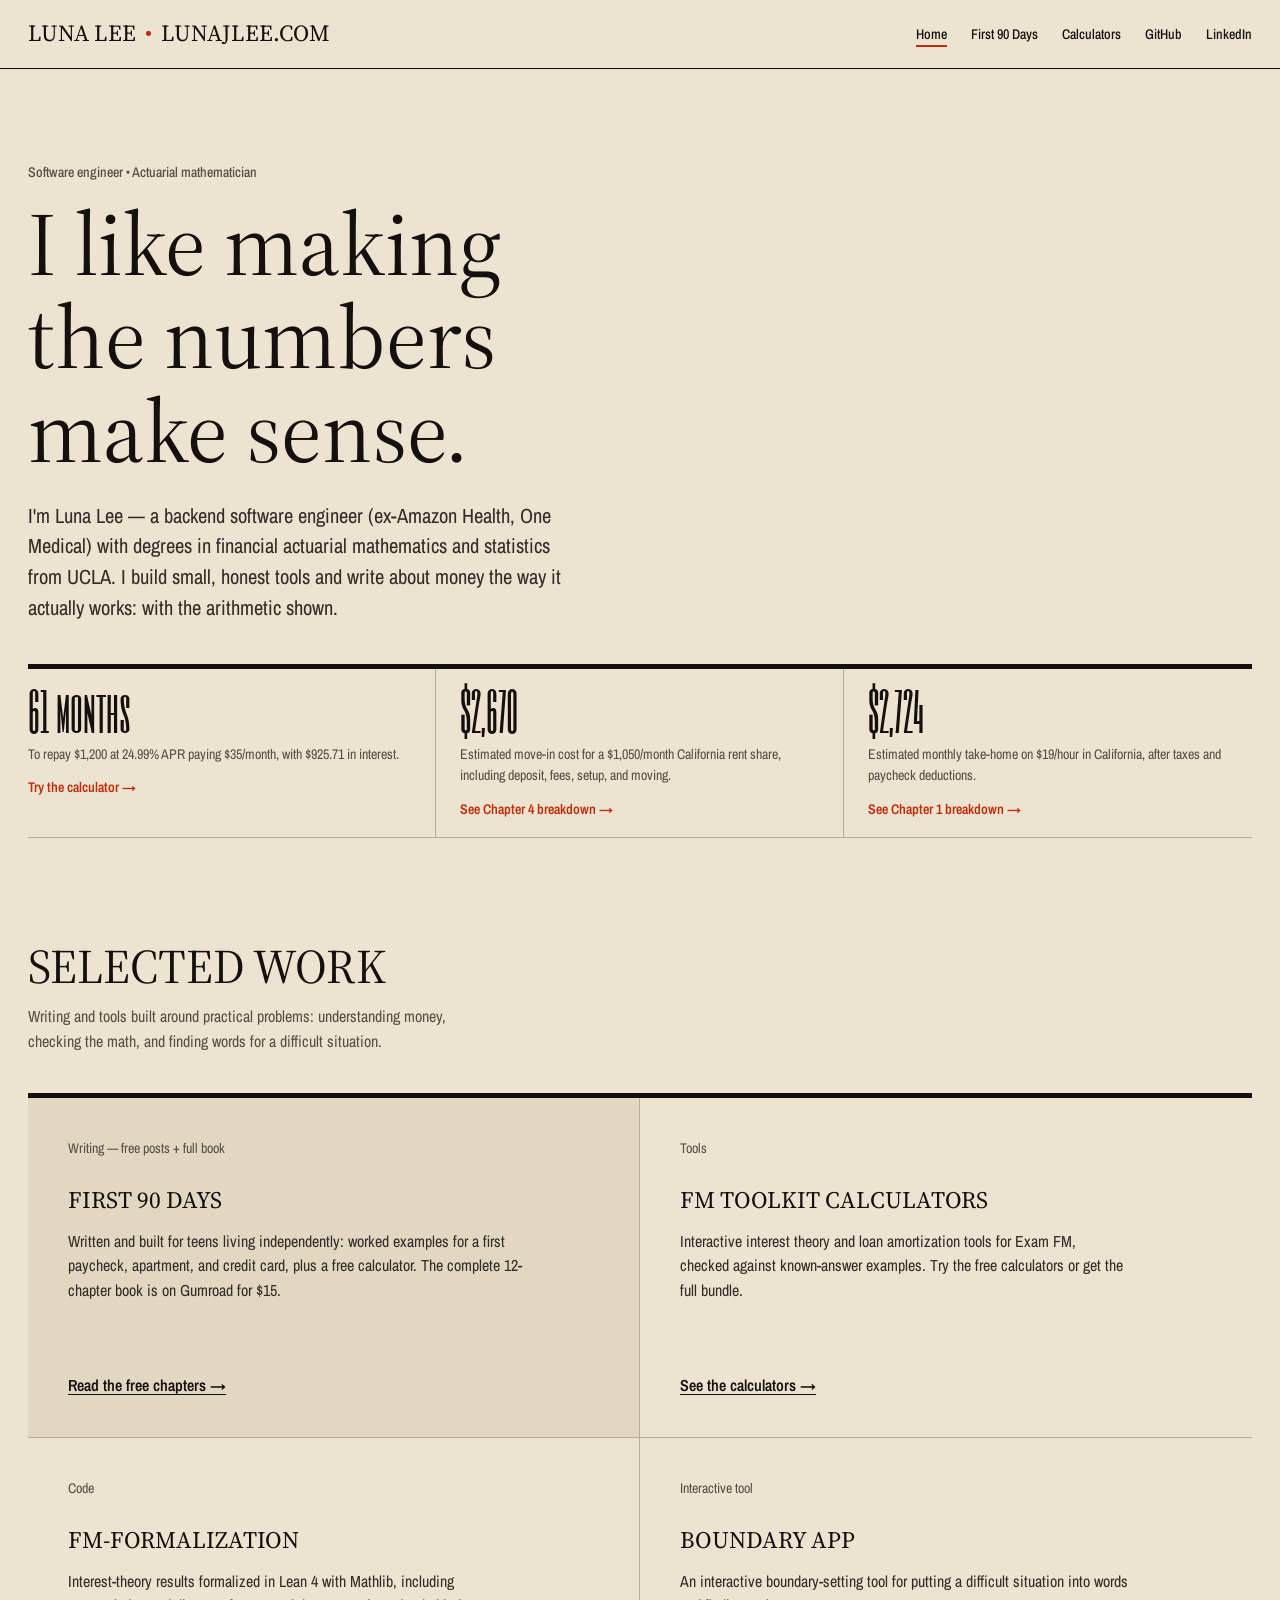
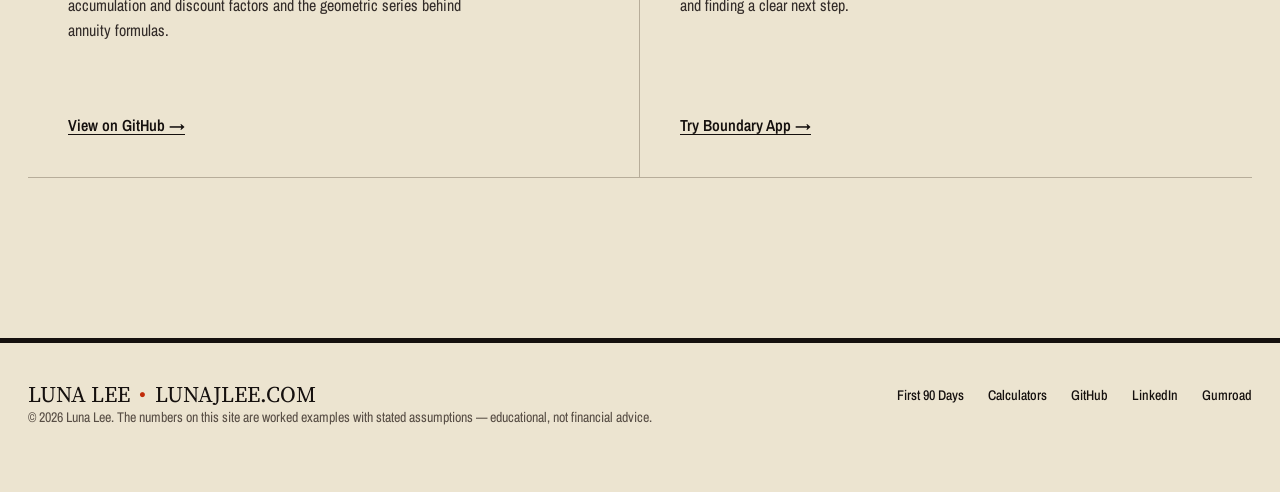
==== commit bd0b93cd: "Improve portfolio clarity and book discoverability" ====
--- a/index.html
+++ b/index.html
@@ -15,7 +15,7 @@
 <meta name="twitter:card" content="summary">
 <link rel="preconnect" href="https://fonts.googleapis.com">
 <link rel="preconnect" href="https://fonts.gstatic.com" crossorigin>
-<link href="https://fonts.googleapis.com/css2?family=Libre+Franklin:wght@400;600;700;800;900&family=Newsreader:ital,opsz,wght@0,6..72,400;0,6..72,500;0,6..72,600;1,6..72,400&display=swap" rel="stylesheet">
+<link href="https://fonts.googleapis.com/css2?family=Archivo+Narrow:wght@400;500;600&family=Six+Caps&family=Source+Serif+4:wght@400;500;600&display=swap" rel="stylesheet">
 <link rel="stylesheet" href="/assets/site.css">
 <style>
 .hero h1.sentence-case { max-width: 18ch; font-size: clamp(3.5rem, 7vw, 6.75rem); }
@@ -50,30 +50,30 @@
 </section>
 
 <section class="section">
-<div class="section-head"><h2>Start here</h2><p>Four things live here right now — a money guide, actuarial calculators, a boundary-setting tool, and the formal math behind the calculators.</p></div>
+<div class="section-head"><h2>Selected work</h2><p>Writing and tools built around practical problems: understanding money, checking the math, and finding words for a difficult situation.</p></div>
 <div class="card-grid portfolio-grid">
 <a class="card" href="/first90days/">
 <span class="kicker">Writing — free posts + full book</span>
 <h3>First 90 Days</h3>
-<p>A money guide for teens about to live independently: first paycheck, first apartment, and the credit-card minimum-payment trap — each walked through with real numbers, plus a free calculator. The complete 12-chapter book is now out on Gumroad ($15).</p>
+<p>Written and built for teens living independently: worked examples for a first paycheck, apartment, and credit card, plus a free calculator. The complete 12-chapter book is on Gumroad for $15.</p>
 <span class="go">Read the free chapters →</span>
 </a>
 <a class="card" href="/calculators/">
 <span class="kicker">Tools</span>
 <h3>FM Toolkit Calculators</h3>
-<p>Interest theory and loan amortization calculators for Exam FM, verified against known-answer tests. One is free; the bundle lives on Gumroad.</p>
+<p>Interactive interest theory and loan amortization tools for Exam FM, checked against known-answer examples. Try the free calculators or get the full bundle.</p>
 <span class="go">See the calculators →</span>
 </a>
 <a class="card" href="https://github.com/JPL13/fm-formalization">
 <span class="kicker">Code</span>
 <h3>fm-formalization</h3>
-<p>Interest-theory mathematics formalized in Lean 4 with Mathlib — accumulation and discount factors and the geometric series behind the annuity formulas, proved with no <code>sorry</code>.</p>
+<p>Interest-theory results formalized in Lean 4 with Mathlib, including accumulation and discount factors and the geometric series behind annuity formulas.</p>
 <span class="go">View on GitHub →</span>
 </a>
 <a class="card" href="https://boundary-app-khaki.vercel.app/tools/boundary-calculator">
 <span class="kicker">Interactive tool</span>
 <h3>Boundary App</h3>
-<p>A simple tool for putting a difficult situation into words and finding a clear next step.</p>
+<p>An interactive boundary-setting tool for putting a difficult situation into words and finding a clear next step.</p>
 <span class="go">Try Boundary App →</span>
 </a>
 </div>
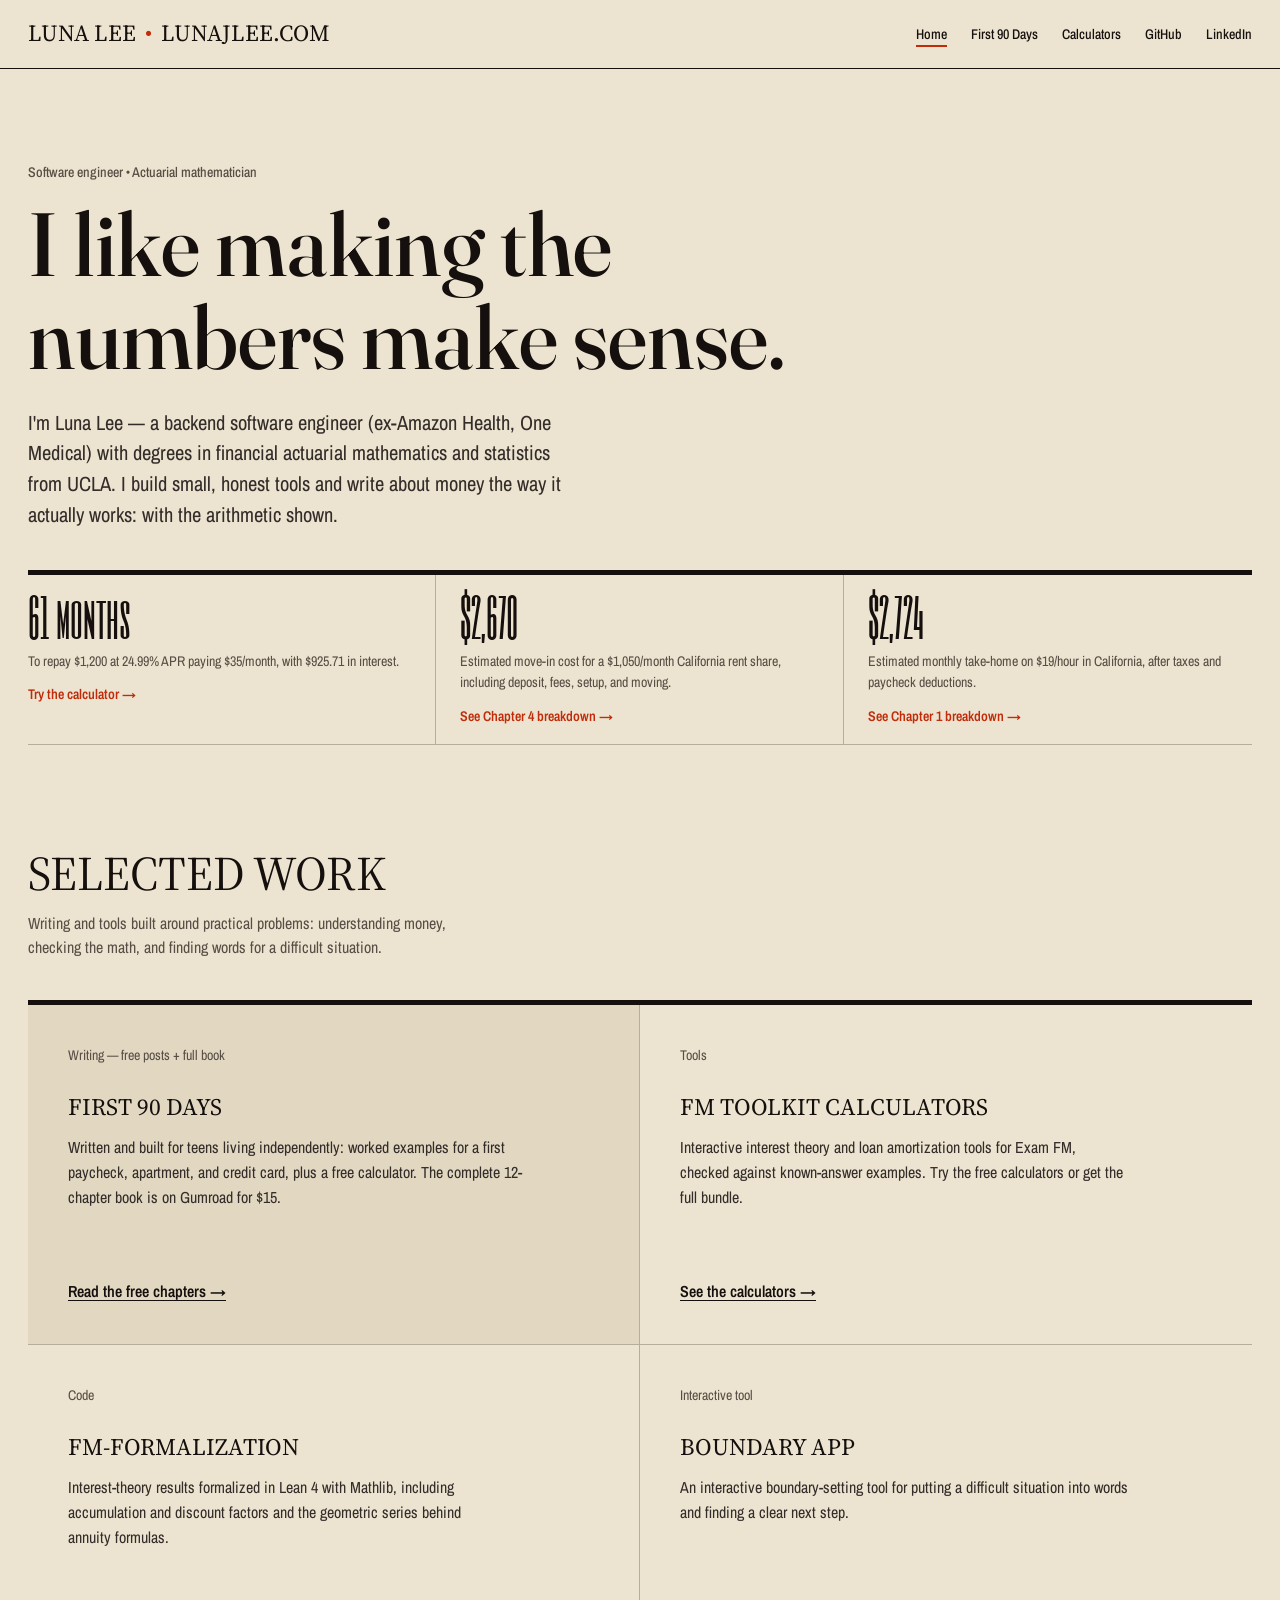
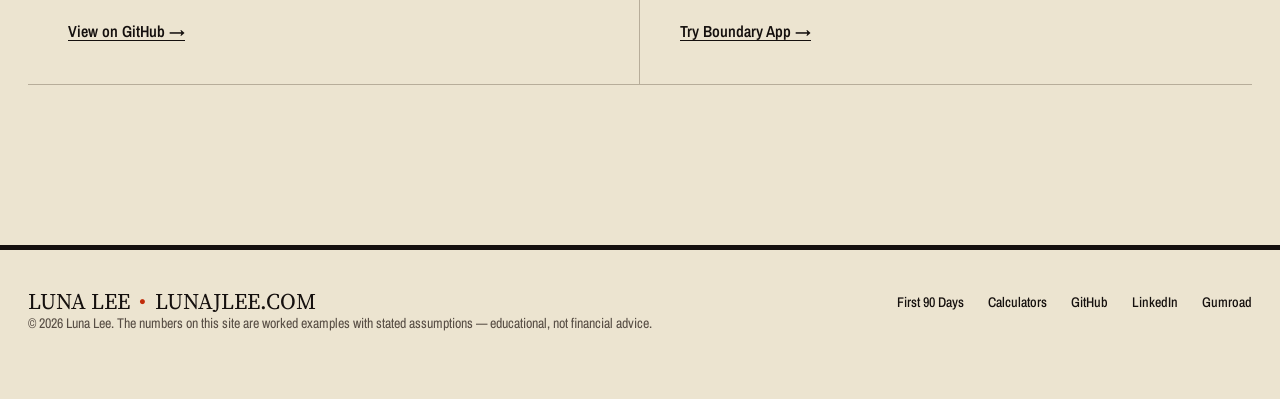
==== commit 43d06e03: "Use Fraunces for hero headlines" ====
--- a/index.html
+++ b/index.html
@@ -15,7 +15,7 @@
 <meta name="twitter:card" content="summary">
 <link rel="preconnect" href="https://fonts.googleapis.com">
 <link rel="preconnect" href="https://fonts.gstatic.com" crossorigin>
-<link href="https://fonts.googleapis.com/css2?family=Archivo+Narrow:wght@400;500;600&family=Six+Caps&family=Source+Serif+4:wght@400;500;600&display=swap" rel="stylesheet">
+<link href="https://fonts.googleapis.com/css2?family=Archivo+Narrow:wght@400;500;600&family=Fraunces:opsz,wght@9..144,500;9..144,600&family=Six+Caps&family=Source+Serif+4:wght@400;500;600&display=swap" rel="stylesheet">
 <link rel="stylesheet" href="/assets/site.css">
 <style>
 .hero h1.sentence-case { max-width: 18ch; font-size: clamp(3.5rem, 7vw, 6.75rem); }
--- a/assets/site.css
+++ b/assets/site.css
@@ -34,7 +34,7 @@
 .intro-copy { max-width: 840px; }
 .intro .eyebrow { margin: 0 0 var(--space-lg); }
 .intro h1 { max-width: 12ch; margin: 0 0 var(--space-lg); font-size: clamp(4rem, 9vw, 8.5rem); line-height: .96; }
-h1.sentence-case, .hero h1.sentence-case { font-family: var(--font-display-2); text-transform: none; letter-spacing: 0; line-height: 1.04; }
+h1.sentence-case, .hero h1.sentence-case { font-family: "Fraunces", var(--font-display-2); font-weight: 500; text-transform: none; letter-spacing: 0; line-height: 1.04; }
 .intro h1 em { color: inherit; font-style: normal; }
 .lede, .intro .lede { max-width: 56ch; margin: 0; color: var(--color-ink-2); font-size: var(--text-lead); line-height: 1.5; }
 .intro-links { display: flex; flex-wrap: wrap; gap: var(--space-lg); margin: var(--space-xl) 0 0; font-size: var(--text-sm); }
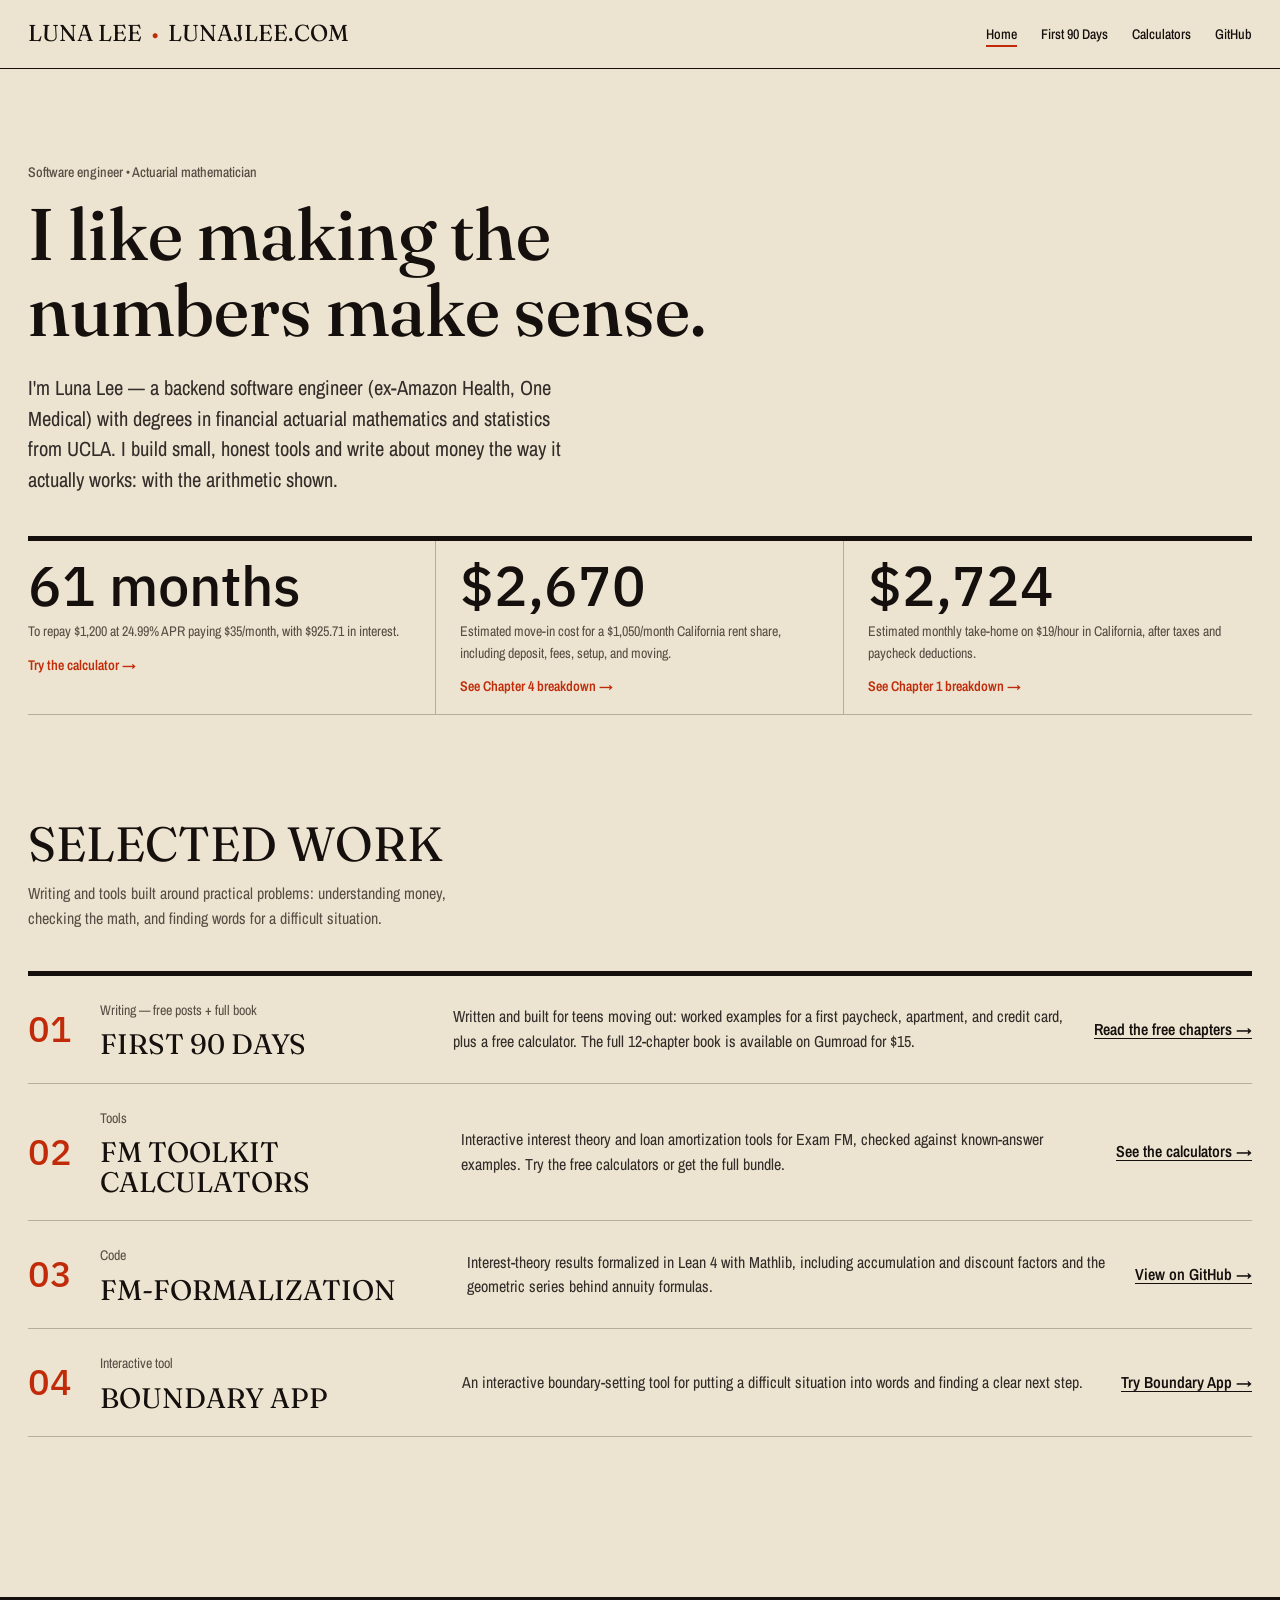
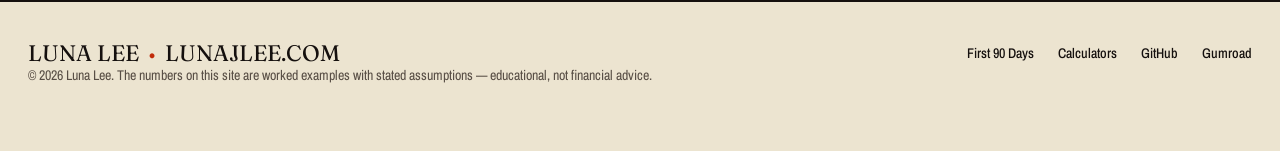
==== commit 723eb978: "Refine homepage stats and typography" ====
--- a/index.html
+++ b/index.html
@@ -15,26 +15,41 @@
 <meta name="twitter:card" content="summary">
 <link rel="preconnect" href="https://fonts.googleapis.com">
 <link rel="preconnect" href="https://fonts.gstatic.com" crossorigin>
-<link href="https://fonts.googleapis.com/css2?family=Archivo+Narrow:wght@400;500;600&family=Fraunces:opsz,wght@9..144,500;9..144,600&family=Six+Caps&family=Source+Serif+4:wght@400;500;600&display=swap" rel="stylesheet">
+<link href="https://fonts.googleapis.com/css2?family=Archivo+Narrow:wght@400;500;600&family=Fraunces:opsz,wght@9..144,400;9..144,500;9..144,600&family=IBM+Plex+Sans:wght@500&family=Six+Caps&display=swap" rel="stylesheet">
 <link rel="stylesheet" href="/assets/site.css">
 <style>
-.hero h1.sentence-case { max-width: 18ch; font-size: clamp(3.5rem, 7vw, 6.75rem); }
-.portfolio-grid { grid-template-columns: repeat(2, minmax(0, 1fr)); }
-.portfolio-grid .card:nth-child(2n) { border-right: 0; }
+.hero h1.sentence-case { max-width: 18ch; font-size: clamp(3rem, 5.7vw, 5.75rem); }
+.hero-stats .stat b { font-size: clamp(2.5rem, 4.4vw, 3.8rem); }
+.portfolio-list { border-top: var(--rule-bar) solid var(--color-ink); }
+.portfolio-row { display: grid; grid-template-columns: 3rem minmax(220px, .8fr) minmax(0, 1.5fr) auto; align-items: center; gap: var(--space-lg); padding: var(--space-lg) 0; border-bottom: var(--rule-hair) solid var(--color-rule); color: var(--color-ink); text-decoration: none; }
+.portfolio-row:hover .portfolio-title, .portfolio-row:hover .portfolio-link { color: var(--color-accent); }
+.portfolio-number { color: var(--color-accent); font: 500 clamp(1.8rem, 2.8vw, 2.5rem)/1 var(--font-numbers); font-variant-numeric: lining-nums tabular-nums; }
+.portfolio-name .kicker { display: block; margin-bottom: var(--space-xs); }
+.portfolio-title { margin: 0; font-size: clamp(1.4rem, 2.2vw, 2rem); transition: color var(--dur-micro) ease; }
+.portfolio-description { margin: 0; color: var(--color-ink-2); font-size: var(--text-md); }
+.portfolio-link { color: var(--color-ink); font-size: var(--text-md); font-weight: 600; text-decoration: underline; text-underline-offset: .2em; white-space: nowrap; }
 .hero-stats a.stat { display: flex; flex-direction: column; align-items: flex-start; color: inherit; text-decoration: none; }
 .hero-stats a.stat b { transition: color var(--dur-micro) ease; }
 .hero-stats a.stat:hover b { color: var(--color-accent); }
 .hero-stats a.stat .stat-action { margin-top: var(--space-sm); color: var(--color-accent); font-size: var(--text-sm); font-weight: 600; }
 .hero-stats a.stat:hover .stat-action { text-decoration: underline; text-underline-offset: .2em; }
-@media (max-width: 900px) { .portfolio-grid .card:last-child { grid-column: auto; } }
-@media (max-width: 640px) { .portfolio-grid { grid-template-columns: minmax(0, 1fr); } }
+@media (max-width: 900px) {
+  .portfolio-row { grid-template-columns: 2.5rem minmax(0, 1fr) auto; gap: var(--space-md); }
+  .portfolio-description { grid-column: 2 / -1; grid-row: 2; }
+  .portfolio-link { grid-column: 3; grid-row: 1; }
+}
+@media (max-width: 640px) {
+  .portfolio-row { grid-template-columns: 2rem minmax(0, 1fr); align-items: start; gap: var(--space-sm) var(--space-md); padding: var(--space-lg) 0; }
+  .portfolio-description { grid-column: 2; grid-row: 2; }
+  .portfolio-link { grid-column: 2; grid-row: 3; white-space: normal; }
+}
 </style>
 </head>
 <body>
 <header class="topbar"><div class="wrap topbar-inner">
 <a class="brand" href="/">LUNA LEE <span>•</span> lunajlee.com</a>
 <nav class="topnav" aria-label="Site">
-<a href="/" aria-current="page">Home</a><a href="/first90days/">First 90 Days</a><a href="/calculators/">Calculators</a><a href="https://github.com/JPL13">GitHub</a><a href="https://www.linkedin.com/in/juan-luna-piao">LinkedIn</a>
+<a href="/" aria-current="page">Home</a><a href="/first90days/">First 90 Days</a><a href="/calculators/">Calculators</a><a href="https://github.com/JPL13">GitHub</a>
 </nav></div></header>
 
 <main class="wrap">
@@ -51,30 +66,30 @@
 
 <section class="section">
 <div class="section-head"><h2>Selected work</h2><p>Writing and tools built around practical problems: understanding money, checking the math, and finding words for a difficult situation.</p></div>
-<div class="card-grid portfolio-grid">
-<a class="card" href="/first90days/">
-<span class="kicker">Writing — free posts + full book</span>
-<h3>First 90 Days</h3>
-<p>Written and built for teens living independently: worked examples for a first paycheck, apartment, and credit card, plus a free calculator. The complete 12-chapter book is on Gumroad for $15.</p>
-<span class="go">Read the free chapters →</span>
+<div class="portfolio-list">
+<a class="portfolio-row" href="/first90days/">
+<span class="portfolio-number" aria-hidden="true">01</span>
+<div class="portfolio-name"><span class="kicker">Writing — free posts + full book</span><h3 class="portfolio-title">First 90 Days</h3></div>
+<p class="portfolio-description">Written and built for teens moving out: worked examples for a first paycheck, apartment, and credit card, plus a free calculator. The full 12-chapter book is available on Gumroad for $15.</p>
+<span class="portfolio-link">Read the free chapters →</span>
 </a>
-<a class="card" href="/calculators/">
-<span class="kicker">Tools</span>
-<h3>FM Toolkit Calculators</h3>
-<p>Interactive interest theory and loan amortization tools for Exam FM, checked against known-answer examples. Try the free calculators or get the full bundle.</p>
-<span class="go">See the calculators →</span>
+<a class="portfolio-row" href="/calculators/">
+<span class="portfolio-number" aria-hidden="true">02</span>
+<div class="portfolio-name"><span class="kicker">Tools</span><h3 class="portfolio-title">FM Toolkit Calculators</h3></div>
+<p class="portfolio-description">Interactive interest theory and loan amortization tools for Exam FM, checked against known-answer examples. Try the free calculators or get the full bundle.</p>
+<span class="portfolio-link">See the calculators →</span>
 </a>
-<a class="card" href="https://github.com/JPL13/fm-formalization">
-<span class="kicker">Code</span>
-<h3>fm-formalization</h3>
-<p>Interest-theory results formalized in Lean 4 with Mathlib, including accumulation and discount factors and the geometric series behind annuity formulas.</p>
-<span class="go">View on GitHub →</span>
+<a class="portfolio-row" href="https://github.com/JPL13/fm-formalization">
+<span class="portfolio-number" aria-hidden="true">03</span>
+<div class="portfolio-name"><span class="kicker">Code</span><h3 class="portfolio-title">fm-formalization</h3></div>
+<p class="portfolio-description">Interest-theory results formalized in Lean 4 with Mathlib, including accumulation and discount factors and the geometric series behind annuity formulas.</p>
+<span class="portfolio-link">View on GitHub →</span>
 </a>
-<a class="card" href="https://boundary-app-khaki.vercel.app/tools/boundary-calculator">
-<span class="kicker">Interactive tool</span>
-<h3>Boundary App</h3>
-<p>An interactive boundary-setting tool for putting a difficult situation into words and finding a clear next step.</p>
-<span class="go">Try Boundary App →</span>
+<a class="portfolio-row" href="https://boundary-app-khaki.vercel.app/tools/boundary-calculator">
+<span class="portfolio-number" aria-hidden="true">04</span>
+<div class="portfolio-name"><span class="kicker">Interactive tool</span><h3 class="portfolio-title">Boundary App</h3></div>
+<p class="portfolio-description">An interactive boundary-setting tool for putting a difficult situation into words and finding a clear next step.</p>
+<span class="portfolio-link">Try Boundary App →</span>
 </a>
 </div>
 </section>
@@ -84,7 +99,7 @@
 <div class="footer-inner">
 <span class="footer-brand">LUNA LEE <span>•</span> lunajlee.com</span>
 <nav class="footer-links" aria-label="Footer">
-<a href="/first90days/">First 90 Days</a><a href="/calculators/">Calculators</a><a href="https://github.com/JPL13">GitHub</a><a href="https://www.linkedin.com/in/juan-luna-piao">LinkedIn</a><a href="https://quantkit.gumroad.com/l/dvggny">Gumroad</a>
+<a href="/first90days/">First 90 Days</a><a href="/calculators/">Calculators</a><a href="https://github.com/JPL13">GitHub</a><a href="https://quantkit.gumroad.com/l/dvggny">Gumroad</a>
 </nav>
 </div>
 <p class="footer-note">© 2026 Luna Lee. The numbers on this site are worked examples with stated assumptions — educational, not financial advice.</p>
--- a/assets/site.css
+++ b/assets/site.css
@@ -34,7 +34,7 @@
 .intro-copy { max-width: 840px; }
 .intro .eyebrow { margin: 0 0 var(--space-lg); }
 .intro h1 { max-width: 12ch; margin: 0 0 var(--space-lg); font-size: clamp(4rem, 9vw, 8.5rem); line-height: .96; }
-h1.sentence-case, .hero h1.sentence-case { font-family: "Fraunces", var(--font-display-2); font-weight: 500; text-transform: none; letter-spacing: 0; line-height: 1.04; }
+h1.sentence-case, .hero h1.sentence-case { font-family: var(--font-headline); font-weight: 500; text-transform: none; letter-spacing: 0; line-height: 1.04; }
 .intro h1 em { color: inherit; font-style: normal; }
 .lede, .intro .lede { max-width: 56ch; margin: 0; color: var(--color-ink-2); font-size: var(--text-lead); line-height: 1.5; }
 .intro-links { display: flex; flex-wrap: wrap; gap: var(--space-lg); margin: var(--space-xl) 0 0; font-size: var(--text-sm); }
@@ -56,7 +56,7 @@
 .figure-row strong { color: var(--color-ink); font-size: var(--text-md); font-weight: 600; font-variant-numeric: tabular-nums; }
 .figure-rule { margin: var(--space-sm) 0; border-top: var(--rule-bar) solid var(--color-ink); }
 .figure-result { display: flex; flex-wrap: wrap; align-items: baseline; justify-content: space-between; gap: var(--space-sm); }
-.figure-result > strong { color: var(--color-accent); font: 400 clamp(3rem, 5vw, 4.25rem)/.95 var(--font-display); font-variant-numeric: tabular-nums; }
+.figure-result > strong { color: var(--color-accent); font: 500 clamp(3rem, 5vw, 4.25rem)/.95 var(--font-numbers); font-variant-numeric: lining-nums tabular-nums; }
 .figure-result small { font: 500 var(--text-sm)/1.3 var(--font-body); }
 .figure-result > span { color: var(--color-ink); font-size: var(--text-sm); font-weight: 600; }
 .example-figure > p { margin: var(--space-md) 0 0; color: var(--color-muted); font-size: var(--text-sm); }
@@ -119,7 +119,7 @@
 .hero-stats .stat { min-width: 0; padding: var(--space-md) var(--space-lg); background: transparent; border: 0; border-right: var(--rule-hair) solid var(--color-rule); }
 .hero-stats .stat:first-child { padding-left: 0; }
 .hero-stats .stat:last-child { border-right: 0; }
-.hero-stats .stat b { display: block; margin-bottom: var(--space-xs); font: 400 clamp(2.3rem, 4vw, 3.5rem)/1 var(--font-display); font-variant-numeric: tabular-nums; }
+.hero-stats .stat b { display: block; margin-bottom: var(--space-xs); font: 500 clamp(2.3rem, 4vw, 3.5rem)/1 var(--font-numbers); font-variant-numeric: lining-nums tabular-nums; }
 .hero-stats .stat span { color: var(--color-muted); font-size: var(--text-sm); }
 .hero-img, .article-img { overflow: hidden; background: var(--color-paper-2); border: var(--rule-frame) solid var(--color-ink); box-shadow: inset 0 0 0 3px var(--color-paper), inset 0 0 0 4px var(--color-ink); padding: 5px; }
 .hero-img img, .article-img img { width: 100%; height: auto; aspect-ratio: 16 / 8; object-fit: cover; filter: grayscale(1) contrast(1.08); mix-blend-mode: multiply; }
@@ -135,7 +135,7 @@
 .chip.coral, .chip.amber { color: var(--color-muted); background: none; }
 .toc-body h3 { margin: 0; font-size: clamp(1.35rem, 2.2vw, 2rem); }
 .toc-body p { color: var(--color-ink-2); font-size: var(--text-md); }
-.toc-num { margin-top: auto; padding-top: var(--space-lg); color: var(--color-accent); font: 400 2.2rem/1 var(--font-display); font-variant-numeric: tabular-nums; }
+.toc-num { margin-top: auto; padding-top: var(--space-lg); color: var(--color-accent); font: 500 2.2rem/1 var(--font-numbers); font-variant-numeric: lining-nums tabular-nums; }
 .toc-num small { color: var(--color-muted); font: 500 var(--text-sm)/1.4 var(--font-body); }
 .calc-section { margin: var(--space-2xl) 0; }
 .calc-shell { padding: clamp(24px, 4vw, 48px); color: var(--color-ink); background: var(--color-paper-2); border: 0; border-top: var(--rule-bar) solid var(--color-accent); }
@@ -154,7 +154,7 @@
 .results { padding: var(--space-lg); background: var(--color-paper); border: var(--rule-frame) solid var(--color-ink); }
 .results-grid { display: grid; grid-template-columns: repeat(2, minmax(0, 1fr)); gap: var(--space-lg); }
 .result { min-width: 0; }
-.result b { display: block; font: 400 clamp(1.75rem, 3vw, 2.5rem)/1 var(--font-display); font-variant-numeric: tabular-nums; }
+.result b { display: block; font: 500 clamp(1.75rem, 3vw, 2.5rem)/1 var(--font-numbers); font-variant-numeric: lining-nums tabular-nums; }
 .result span { color: var(--color-muted); font-size: var(--text-sm); }
 .result small { display: block; color: var(--color-muted); font-size: var(--text-sm); }
 .warn { display: none; margin-top: var(--space-md); padding: var(--space-md); color: var(--color-ink); background: color-mix(in oklab, var(--color-accent) 12%, var(--color-paper)); border: 1px solid var(--color-accent); }
@@ -208,7 +208,7 @@
 .story-chip { display: flex; flex-direction: column; justify-content: center; gap: var(--space-2xs); min-width: 0; padding: var(--space-md); border-right: var(--rule-hair) solid var(--color-rule); }
 .story-chip:first-child { padding-left: 0; }
 .story-chip:nth-child(4) { border-right: 0; }
-.story-chip .n { color: var(--color-ink); font: 400 clamp(2.1rem, 4vw, 3.6rem)/.95 var(--font-display); font-variant-numeric: tabular-nums; }
+.story-chip .n { color: var(--color-ink); font: 500 clamp(2.1rem, 4vw, 3.6rem)/.95 var(--font-numbers); font-variant-numeric: lining-nums tabular-nums; }
 .story-chip.danger .n { color: var(--color-accent); }
 .story-chip .l { color: var(--color-muted); font-size: var(--text-sm); }
 .btn-reset { grid-column: 1 / -1; justify-self: start; margin: var(--space-md) 0; white-space: nowrap; }
@@ -232,10 +232,10 @@
 .stat-grid { display: grid; grid-template-columns: repeat(3, minmax(0, 1fr)); gap: var(--space-md); }
 .stat { min-width: 0; padding: var(--space-md); background: var(--color-paper-2); }
 .stat .l { color: var(--color-muted); font-size: var(--text-sm); }
-.stat .v { margin: var(--space-xs) 0; font: 400 clamp(1.8rem, 3vw, 2.5rem)/1 var(--font-display); font-variant-numeric: tabular-nums; }
+.stat .v { margin: var(--space-xs) 0; font: 500 clamp(1.8rem, 3vw, 2.5rem)/1 var(--font-numbers); font-variant-numeric: lining-nums tabular-nums; }
 .stat .d { color: var(--color-ink-2); font-size: var(--text-sm); }
 .total-line { display: flex; flex-wrap: wrap; align-items: baseline; justify-content: space-between; gap: var(--space-md); padding: var(--space-md) 0; border-top: var(--rule-hair) solid var(--color-rule); }
-.total-line .big { color: var(--color-accent); font: 400 clamp(2.3rem, 4vw, 3.5rem)/1 var(--font-display); font-variant-numeric: tabular-nums; }
+.total-line .big { color: var(--color-accent); font: 500 clamp(2.3rem, 4vw, 3.5rem)/1 var(--font-numbers); font-variant-numeric: lining-nums tabular-nums; }
 .cost-bar, .split-bar { display: flex; height: 12px; overflow: hidden; background: var(--color-paper-3); }
 .cost-bar .principal, .split-bar .to-balance { background: var(--color-ink-2); }
 .cost-bar .interest, .split-bar .to-interest { background: var(--color-accent); }
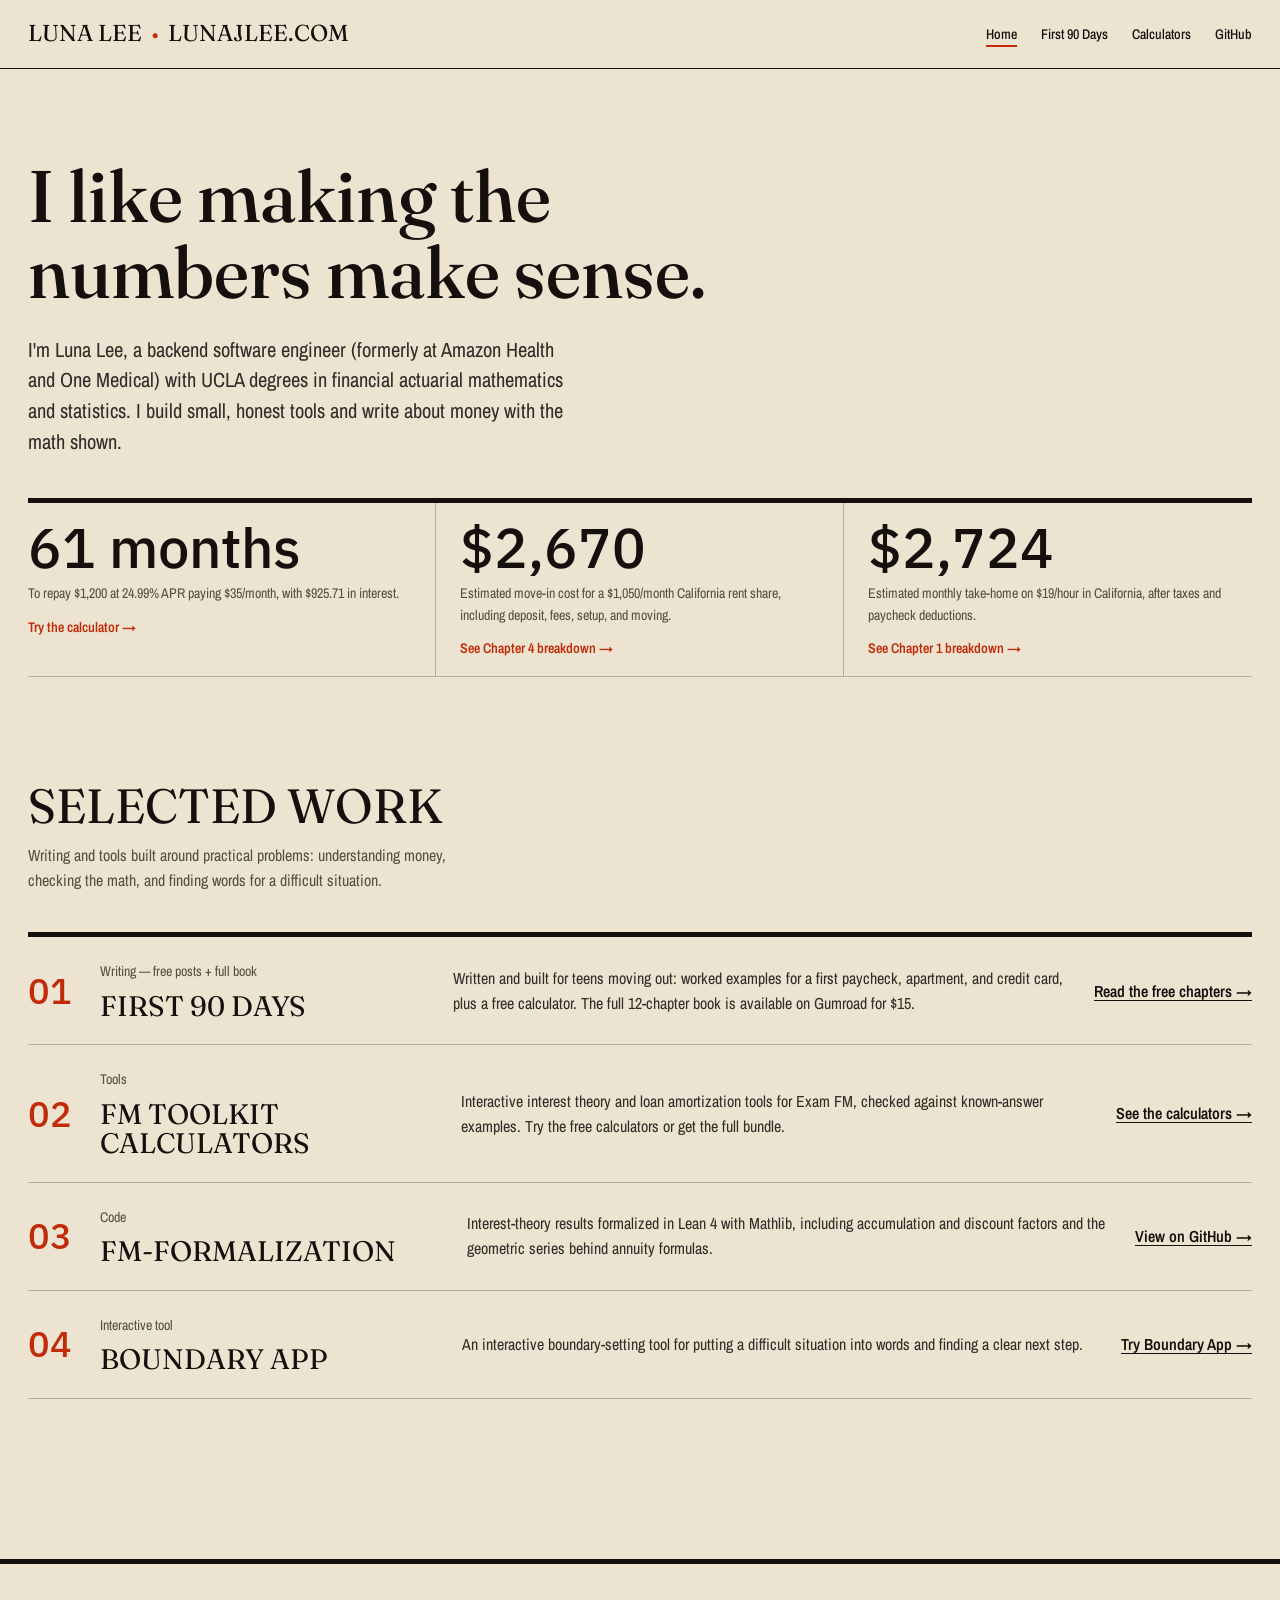
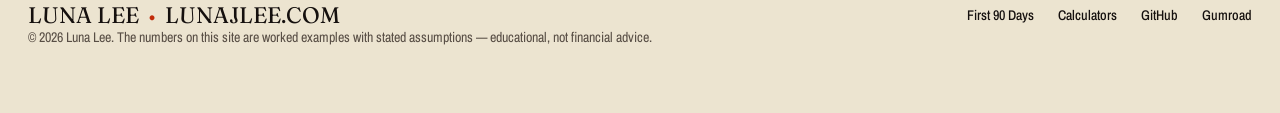
==== commit cda55857: "Tighten homepage hero introduction" ====
--- a/index.html
+++ b/index.html
@@ -54,9 +54,8 @@
 
 <main class="wrap">
 <section class="hero">
-<div class="eyebrow">Software engineer • Actuarial mathematician</div>
 <h1 class="sentence-case">I like making the numbers make sense.</h1>
-<p class="lede">I'm Luna Lee — a backend software engineer (ex-Amazon Health, One Medical) with degrees in financial actuarial mathematics and statistics from UCLA. I build small, honest tools and write about money the way it actually works: with the arithmetic shown.</p>
+<p class="lede">I'm Luna Lee, a backend software engineer (formerly at Amazon Health and One Medical) with UCLA degrees in financial actuarial mathematics and statistics. I build small, honest tools and write about money with the math shown.</p>
 <div class="hero-stats">
 <a class="stat" href="/first90days/#calculator"><b>61 months</b><span>To repay $1,200 at 24.99% APR paying $35/month, with $925.71 in interest.</span><span class="stat-action">Try the calculator →</span></a>
 <a class="stat" href="/first90days/#apartment"><b>$2,670</b><span>Estimated move-in cost for a $1,050/month California rent share, including deposit, fees, setup, and moving.</span><span class="stat-action">See Chapter 4 breakdown →</span></a>
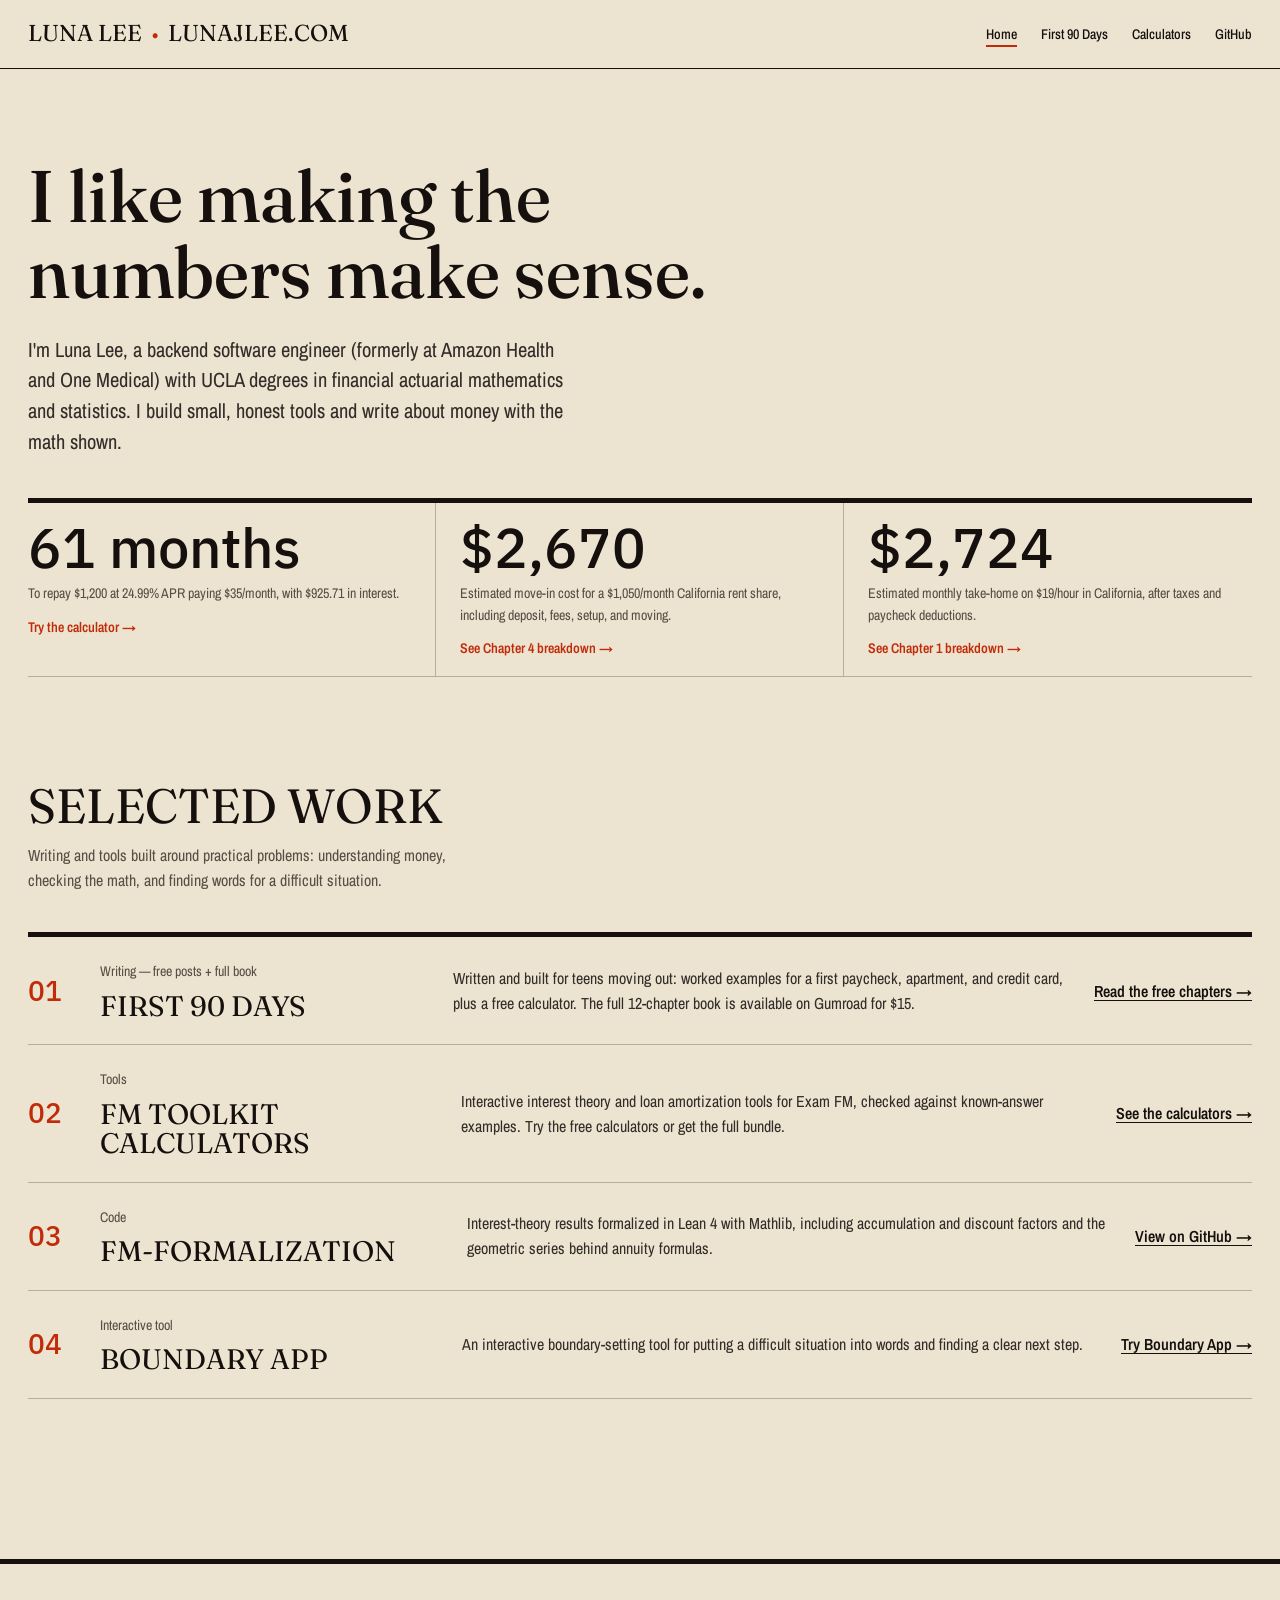
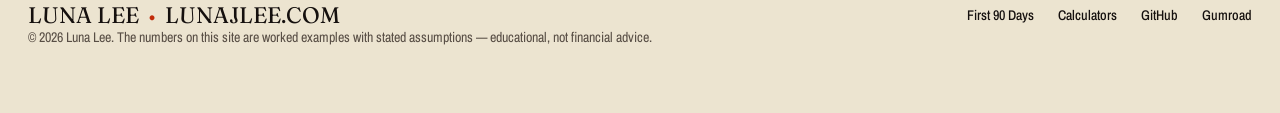
==== commit c0a3f64e: "Reduce numbered work list typography" ====
--- a/index.html
+++ b/index.html
@@ -23,7 +23,7 @@
 .portfolio-list { border-top: var(--rule-bar) solid var(--color-ink); }
 .portfolio-row { display: grid; grid-template-columns: 3rem minmax(220px, .8fr) minmax(0, 1.5fr) auto; align-items: center; gap: var(--space-lg); padding: var(--space-lg) 0; border-bottom: var(--rule-hair) solid var(--color-rule); color: var(--color-ink); text-decoration: none; }
 .portfolio-row:hover .portfolio-title, .portfolio-row:hover .portfolio-link { color: var(--color-accent); }
-.portfolio-number { color: var(--color-accent); font: 500 clamp(1.8rem, 2.8vw, 2.5rem)/1 var(--font-numbers); font-variant-numeric: lining-nums tabular-nums; }
+.portfolio-number { color: var(--color-accent); font: 500 clamp(1.5rem, 2.2vw, 2rem)/1 var(--font-numbers); font-variant-numeric: lining-nums tabular-nums; }
 .portfolio-name .kicker { display: block; margin-bottom: var(--space-xs); }
 .portfolio-title { margin: 0; font-size: clamp(1.4rem, 2.2vw, 2rem); transition: color var(--dur-micro) ease; }
 .portfolio-description { margin: 0; color: var(--color-ink-2); font-size: var(--text-md); }
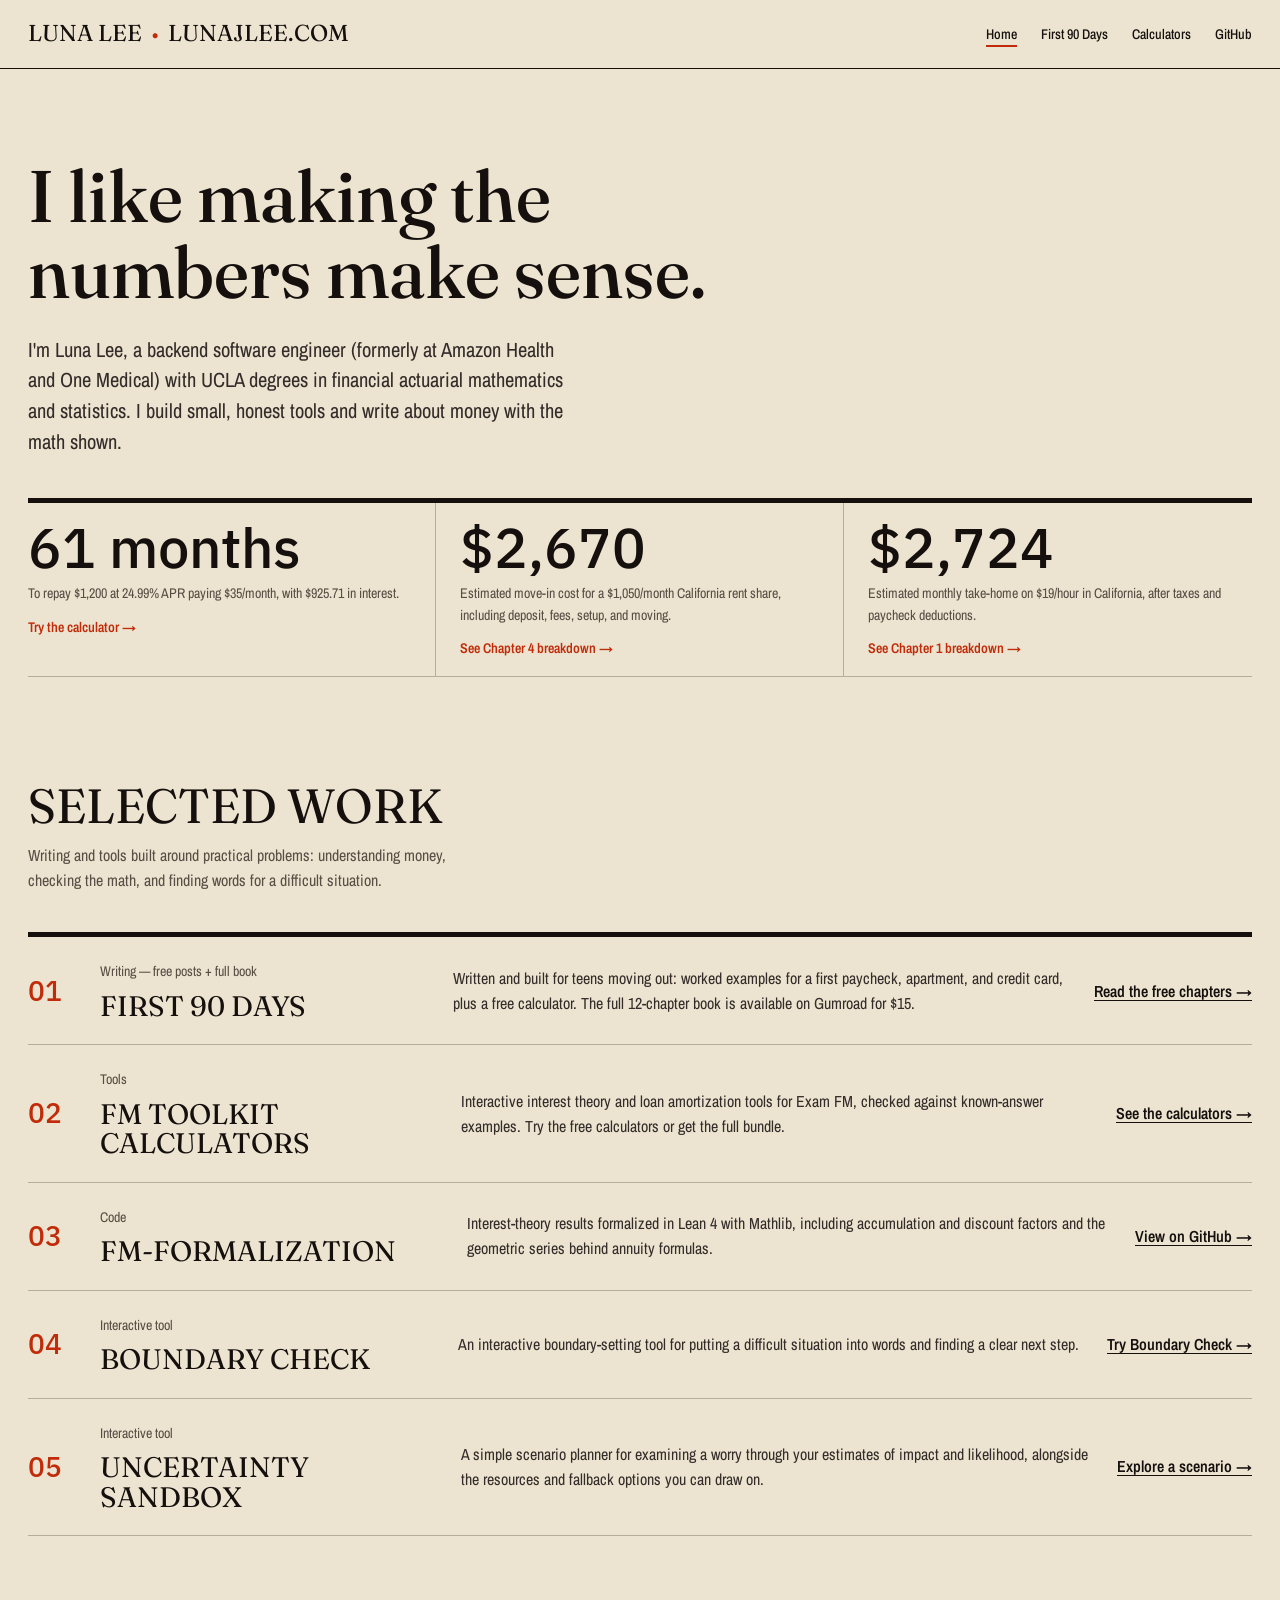
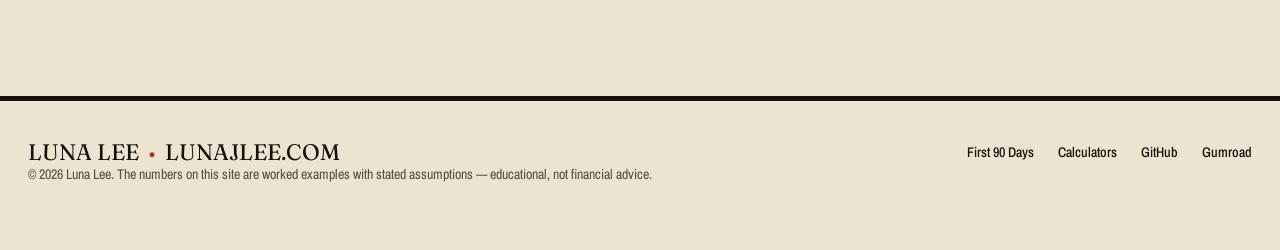
==== commit d83683dc: "Add Boundary Check and Uncertainty Sandbox to selected work" ====
--- a/index.html
+++ b/index.html
@@ -86,9 +86,15 @@
 </a>
 <a class="portfolio-row" href="https://boundary-app-khaki.vercel.app/tools/boundary-calculator">
 <span class="portfolio-number" aria-hidden="true">04</span>
-<div class="portfolio-name"><span class="kicker">Interactive tool</span><h3 class="portfolio-title">Boundary App</h3></div>
+<div class="portfolio-name"><span class="kicker">Interactive tool</span><h3 class="portfolio-title">Boundary Check</h3></div>
 <p class="portfolio-description">An interactive boundary-setting tool for putting a difficult situation into words and finding a clear next step.</p>
-<span class="portfolio-link">Try Boundary App →</span>
+<span class="portfolio-link">Try Boundary Check →</span>
+</a>
+<a class="portfolio-row" href="https://uncertainty-sandbox-f6llyuu59-luna-s-lab.vercel.app/">
+<span class="portfolio-number" aria-hidden="true">05</span>
+<div class="portfolio-name"><span class="kicker">Interactive tool</span><h3 class="portfolio-title">Uncertainty Sandbox</h3></div>
+<p class="portfolio-description">A simple scenario planner for examining a worry through your estimates of impact and likelihood, alongside the resources and fallback options you can draw on.</p>
+<span class="portfolio-link">Explore a scenario →</span>
 </a>
 </div>
 </section>
